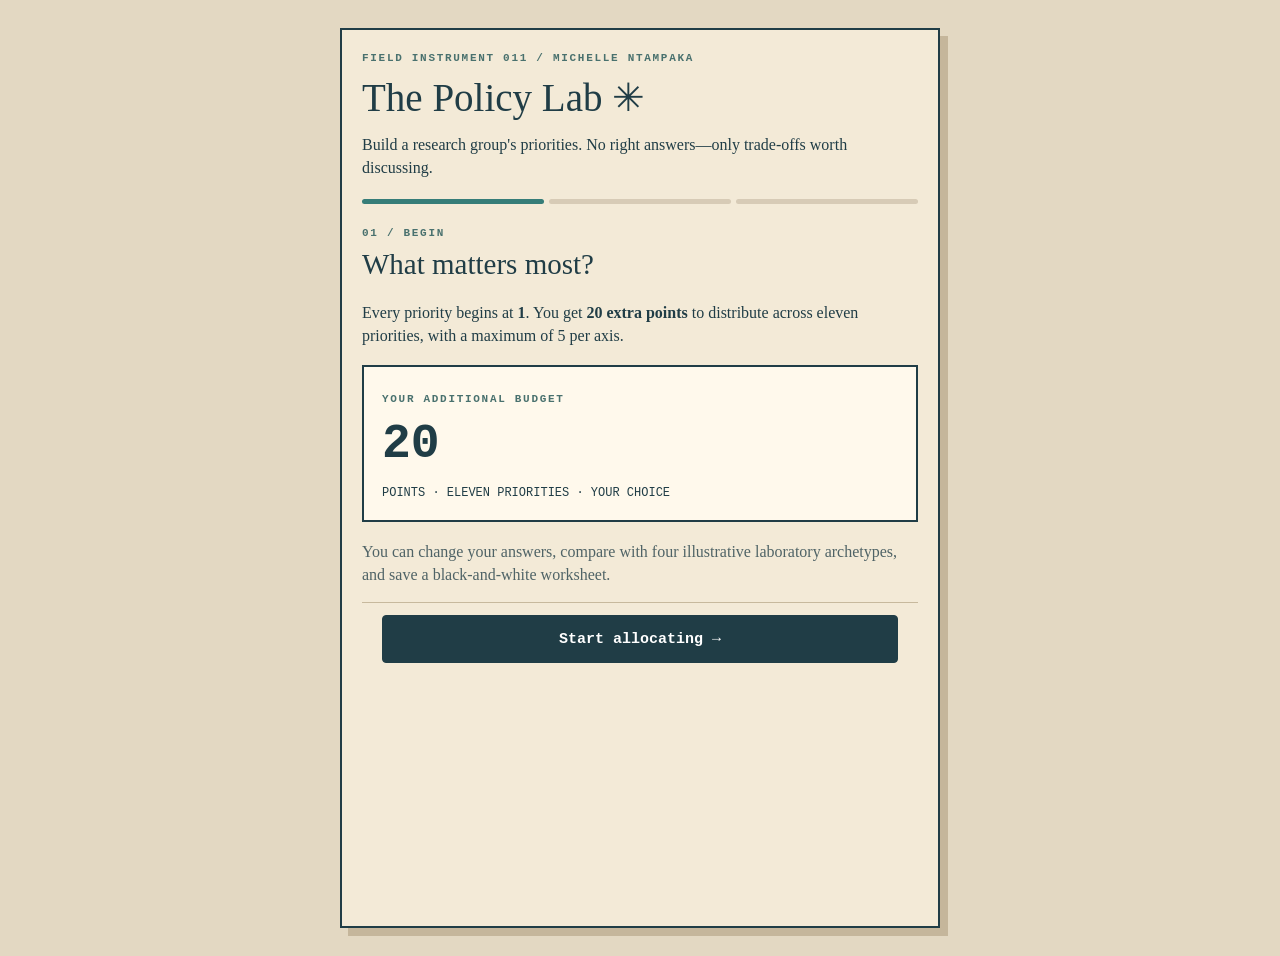
==== index.html @ 77c35d55 "policy lab" ====
<!doctype html><html lang="en"><head><meta charset="utf-8"><meta name="viewport" content="width=device-width,initial-scale=1"><meta name="theme-color" content="#203d46"><title>The Policy Lab · Michelle Ntampaka · Mobile</title><style>
:root{--paper:#f3ead7;--ink:#203d46;--teal:#367d78;--rust:#bd7650;--line:#c7b99d}*{box-sizing:border-box}html{scroll-behavior:smooth}body{margin:0;background:var(--paper);color:var(--ink);font:16px/1.45 Georgia,serif}button,select,.mono{font-family:ui-monospace,Menlo,Consolas,monospace}button,select{font-size:15px}button{cursor:pointer;min-height:48px;border:1px solid var(--ink);border-radius:4px;background:#fff9ec;color:var(--ink);padding:11px 16px}button:disabled{opacity:.4;cursor:not-allowed}.primary{background:var(--ink);color:white;font-weight:bold}.eyebrow{font:700 11px ui-monospace,monospace;letter-spacing:1.7px;color:#49716e;text-transform:uppercase}.shell{max-width:600px;margin:auto;min-height:100dvh}.top{padding:22px 20px 12px}.top h1{font-size:39px;font-weight:normal;margin:6px 0}.top p{margin:6px 0 0}.stepbar{display:flex;gap:5px;padding:8px 20px 15px}.stepbar span{height:5px;flex:1;background:#d7cbb6;border-radius:10px}.stepbar span.active{background:var(--teal)}.screen{padding:8px 20px 100px}.screen[hidden]{display:none!important}h2{font-weight:normal;font-size:29px;margin:4px 0 10px}.hint{color:#4f6366}.hero{border:2px solid var(--ink);background:#fff9ec;padding:18px;margin:18px 0}.hero strong{font:700 48px ui-monospace,monospace;display:block;margin:8px 0}.hero small{font:12px ui-monospace,monospace}.bottom{position:sticky;bottom:0;padding:12px 20px max(12px,env(safe-area-inset-bottom));background:#f3ead7f5;border-top:1px solid var(--line);display:flex;gap:10px;z-index:4}.bottom button{flex:1}.counter{position:sticky;top:0;z-index:3;background:var(--ink);color:#fff9ed;padding:12px 16px;display:flex;justify-content:space-between;align-items:center;font:12px ui-monospace,monospace;box-shadow:0 3px 0 #c7b99d}.counter strong{font-size:25px}.progress{height:7px;background:#d6c7af}.progress div{height:100%;background:var(--teal);width:0}.axis{border-bottom:1px solid var(--line);padding:16px 0}.axis-head{display:flex;justify-content:space-between;align-items:center;gap:10px;margin-bottom:12px}.axis-head label{font-weight:bold;font-size:17px}.axis-head output{font:700 21px ui-monospace,monospace}.control{display:flex;gap:12px;align-items:center}.control button{min-width:48px;padding:8px;font-size:24px;touch-action:manipulation}.control input{flex:1;min-width:0;accent-color:var(--teal);height:36px;touch-action:pan-y}.notice{font-size:14px;color:#536b69}.chart-wrap{background:#fff9ed;border:1px solid var(--line);padding:8px;margin:16px 0}svg#radar{display:block;width:100%;height:auto;overflow:visible}svg text{font:12px Arial,sans-serif;fill:var(--ink)}.legend{font:12px ui-monospace,monospace;margin:12px 0}.swatch{display:inline-block;width:15px;height:4px;background:var(--teal);margin-right:5px;vertical-align:middle}.swatch.ref{background:var(--rust)}select{width:100%;padding:13px;background:#fff9ec;border:1px solid var(--ink);min-height:48px}.report{border-left:5px solid var(--teal);padding:16px;background:#e4e8db;margin:16px 0}.report p{margin:10px 0}.action-stack{display:grid;gap:10px;margin-top:20px}.action-stack button{width:100%}.print-sheet{display:none}a{color:#205f66}button:focus-visible,input:focus-visible,select:focus-visible,a:focus-visible{outline:3px solid var(--rust);outline-offset:3px}@media(min-width:700px){body{background:#e3d8c2}.shell{margin:28px auto;background:var(--paper);border:2px solid var(--ink);box-shadow:8px 8px 0 #c5b69b}}@media(prefers-reduced-motion:reduce){html{scroll-behavior:auto}*{animation:none!important;transition:none!important}}
@media print{@page{size:letter;margin:.65in}body{background:white!important}.shell{display:none!important}.print-sheet{display:block!important;font-family:Georgia,serif;color:#111}.print-sheet h1{font-size:27pt;font-weight:normal;margin:0 0 5pt}.print-subtitle{font:italic 12pt Georgia,serif;margin:0 0 10pt}.print-sub{font:9pt ui-monospace,monospace;letter-spacing:1px;margin:0 0 12pt}.print-sheet svg{display:block;width:100%;max-width:6.3in;height:5.15in;margin:0 auto}.print-sheet table{width:100%;border-collapse:collapse;font:9pt ui-monospace,monospace;page-break-inside:avoid}.print-sheet td{padding:2pt 8pt;border-bottom:1px solid #ccc}.print-sheet td:last-child{text-align:right;font-weight:bold}.print-note{margin-top:12pt;border:2px solid #333;padding:12pt 14pt;page-break-inside:avoid}.print-note strong{display:block;font:bold 12pt Georgia,serif;margin-bottom:5pt}.print-note p{font:9pt Georgia,serif;margin:3pt 0}.print-note a{font:10pt ui-monospace,monospace;color:#111;text-decoration:underline;overflow-wrap:anywhere}.print-sheet *{-webkit-print-color-adjust:exact;print-color-adjust:exact}}
</style><link rel="icon" href="favicon.svg" type="image/svg+xml"><link rel="icon" href="favicon-32.png" sizes="32x32" type="image/png"><link rel="apple-touch-icon" href="apple-touch-icon.png"></head><body><main class="shell"><header class="top"><div class="eyebrow">FIELD INSTRUMENT 011 / MICHELLE NTAMPAKA</div><h1>The Policy Lab ✳</h1><p>Build a research group's priorities. No right answers—only trade-offs worth discussing.</p></header><div class="stepbar" aria-label="Three stages"><span id="bar0" class="active"></span><span id="bar1"></span><span id="bar2"></span></div>
<section class="screen" id="welcome"><div class="eyebrow">01 / BEGIN</div><h2>What matters most?</h2><p>Every priority begins at <b>1</b>. You get <b>20 extra points</b> to distribute across eleven priorities, with a maximum of 5 per axis.</p><div class="hero"><span class="eyebrow">YOUR ADDITIONAL BUDGET</span><strong>20</strong><small>POINTS · ELEVEN PRIORITIES · YOUR CHOICE</small></div><p class="hint">You can change your answers, compare with four illustrative laboratory archetypes, and save a black-and-white worksheet.</p><div class="bottom"><button class="primary" id="start">Start allocating →</button></div></section>
<section class="screen" id="allocate" hidden><div class="counter" aria-live="polite"><span>POINTS LEFT TO SPEND</span><strong id="remaining">20 / 20</strong></div><div class="progress" aria-hidden="true"><div id="progress-fill"></div></div><h2 style="margin-top:20px">Allocate your points</h2><p class="notice">Use the large + and − buttons, or move each slider. Points never move between priorities automatically.</p><div id="controls"></div><div class="bottom"><button id="reset">Reset</button><button class="primary" id="finish" disabled>View my diagram →</button></div></section>
<section class="screen" id="reflect" hidden><div class="eyebrow">03 / COMPARE & REFLECT</div><h2>My Research Priorities</h2><p class="hint">A good policy starts with knowing what you value.</p><div class="chart-wrap"><svg id="radar" viewBox="0 0 600 600" role="img" aria-label="Radar diagram of your eleven research priorities. Numeric values appear below."></svg></div><div class="legend"><span class="swatch"></span>Your priorities &nbsp; <span class="swatch ref"></span>Comparison</div><label for="compare" class="eyebrow">Compare with an archetype</label><select id="compare"><option value="none">No overlay</option><option value="leverage">High Leverage</option><option value="craft">Craftsmanship</option><option value="trust">Trustworthiness</option><option value="steward">Data Stewardship</option></select><p class="notice" id="archetype-description">Choose a laboratory archetype to overlay an illustrative comparison.</p><div class="report"><div class="eyebrow">YOUR LABORATORY REPORT</div><h2>No perfect policy. Just deliberate choices.</h2><p id="interpretation"></p><p>Which priorities were hardest to leave at 1? Would your students and collaborators distribute the points differently? What concrete AI practices would follow?</p><p><em>A good policy starts with knowing what you value.</em></p><p><a href="https://arxiv.org/abs/2607.20836" target="_blank" rel="noopener">Read the white paper ↗</a></p></div><div class="action-stack"><button id="print">Print diagram / Save as PDF</button><button id="download">Save diagram as PNG</button><button id="edit">← Edit my priorities</button></div><p class="notice">Archetype reference profiles are illustrative and not yet verified against the published paper.</p></section></main><section aria-label="Printable policy diagram" class="print-sheet" id="print-sheet"><div class="print-sub">THE POLICY LAB / RESEARCH PRIORITIES WORKSHEET</div><h1>My Research Priorities</h1><p class="print-subtitle">A good policy starts with knowing what you value.</p><div class="print-sub">ELEVEN PRIORITIES · 31 TOTAL POINTS · 1–5 PER AXIS</div><svg aria-label="Black and white radar diagram" id="print-radar" role="img" viewbox="0 0 600 600" xmlns="http://www.w3.org/2000/svg"></svg><div class="print-sub" id="print-comparison"></div><table id="print-values"><tbody></tbody></table><aside class="print-note"><strong>Explore the ideas behind this diagram</strong><p>Read <em>How to Craft the Right Language AI Policy for Your Research Group (Some Assembly Required)</em> to explore how research priorities shape AI policy.</p><p><a href="https://arxiv.org/abs/2607.20836">https://arxiv.org/abs/2607.20836</a></p></aside></section><script>
(()=>{'use strict';
const axes=[['Fair Research Culture','Fair|Research Culture'],['Meaningful Human Ownership','Meaningful|Human Ownership'],['Retained Human Expertise','Retained|Human|Expertise'],['Human Evaluation','Human|Evaluation'],['Transparency & Disclosure','Transparency|& Disclosure'],['Academic Integrity','Academic|Integrity'],['Security','Security'],['Privacy','Privacy'],['Data Integrity','Data|Integrity'],['Operational Efficiency','Operational|Efficiency'],['Thoughtful Resource Usage','Thoughtful|Resource|Usage']];
const archetypes={leverage:{name:'High Leverage',description:'Emphasizes efficiency and thoughtful resource usage.',values:[2,2,1,2,2,1,2,1,2,5,5]},craft:{name:'Craftsmanship',description:'Emphasizes researcher development, human ownership, and expertise.',values:[5,5,5,2,1,1,1,1,2,1,1]},trust:{name:'Trustworthiness',description:'Emphasizes evaluation, transparency, and academic integrity.',values:[2,2,2,5,5,5,1,1,1,1,1]},steward:{name:'Data Stewardship',description:'Emphasizes security, privacy, and data integrity.',values:[2,1,1,2,2,1,5,4,4,1,2]}};
const ns='http://www.w3.org/2000/svg',svg=document.getElementById('radar');let values=Array(11).fill(1);try{const saved=JSON.parse(localStorage.getItem('policy-lab-mobile-v1'));if(Array.isArray(saved)&&saved.length===11&&saved.every(v=>Number.isInteger(v)&&v>=1&&v<=5)&&saved.reduce((a,b)=>a+b,0)<=31)values=saved}catch(e){}
const remaining=()=>31-values.reduce((a,b)=>a+b,0);
function el(tag,attrs={},content){const n=document.createElementNS(ns,tag);Object.entries(attrs).forEach(([k,v])=>n.setAttribute(k,v));if(content!==undefined)n.textContent=content;return n}
function pts(arr){return arr.map((v,i)=>{const a=-Math.PI/2+i*2*Math.PI/11;return [300+178*v/5*Math.cos(a),300+178*v/5*Math.sin(a)]})}
function polygon(arr,attrs){return el('polygon',{points:pts(arr).map(p=>p.join(',')).join(' '),...attrs})}
function label(svg,x,y,anchor,s,print){const lines=s.split('|'),t=el('text',{x,y,'text-anchor':anchor,'font-family':'Arial, sans-serif','font-size':print?15:14,fill:print?'#111':'#203d46'});lines.forEach((line,j)=>t.append(el('tspan',{x,dy:j===0?-7*(lines.length-1):17},line)));svg.append(t)}
function draw(out,print=false){out.replaceChildren();for(let n=1;n<=5;n++)out.append(polygon(Array(11).fill(n),{fill:'none',stroke:print?'#aaa':'#8a9b98','stroke-width':n===5?1.5:1,opacity:print?1:n===5?.7:.35}));axes.forEach(([full,short],i)=>{const a=-Math.PI/2+i*2*Math.PI/11;out.append(el('line',{x1:300,y1:300,x2:300+178*Math.cos(a),y2:300+178*Math.sin(a),stroke:print?'#aaa':'#a6b4ac','stroke-width':1}));label(out,300+212*Math.cos(a),300+212*Math.sin(a),Math.cos(a)>.2?'start':Math.cos(a)<-.2?'end':'middle',short,print)});const selected=archetypes[document.getElementById('compare').value];if(print){out.append(polygon(values,{fill:'#999','fill-opacity':'.3',stroke:'#111','stroke-width':2.7}));if(selected)out.append(polygon(selected.values,{fill:'none',stroke:'#333','stroke-width':3,'stroke-dasharray':'8 5'}))}else{if(selected)out.append(polygon(selected.values,{fill:'#bd7650','fill-opacity':'.06',stroke:'#bd7650','stroke-width':3,'stroke-dasharray':'7 5'}));out.append(polygon(values,{fill:'#367d78','fill-opacity':'.24',stroke:'#276d69','stroke-width':3}))}pts(values).forEach(([cx,cy])=>out.append(el('circle',{cx,cy,r:3,fill:print?'#111':'#bd7650'})))}
function update(){const left=remaining();document.getElementById('remaining').textContent=left+' / 20';document.getElementById('progress-fill').style.width=((20-left)*5)+'%';document.getElementById('finish').disabled=left!==0;axes.forEach((_,i)=>{document.getElementById('v'+i).textContent=values[i]+' / 5';document.getElementById('s'+i).value=values[i];document.getElementById('minus'+i).disabled=values[i]<=1;document.getElementById('plus'+i).disabled=values[i]>=5||left===0});try{localStorage.setItem('policy-lab-mobile-v1',JSON.stringify(values))}catch(e){}}
function setValue(i,v){const allowed=Math.min(5,values[i]+remaining());values[i]=Math.max(1,Math.min(allowed,Number(v)));update()}
const controls=document.getElementById('controls');axes.forEach(([name],i)=>{const row=document.createElement('div');row.className='axis';const head=document.createElement('div');head.className='axis-head';const lab=document.createElement('label');lab.htmlFor='s'+i;lab.textContent=name;const output=document.createElement('output');output.id='v'+i;head.append(lab,output);const c=document.createElement('div');c.className='control';const minus=document.createElement('button');minus.id='minus'+i;minus.type='button';minus.textContent='−';minus.setAttribute('aria-label','Remove point from '+name);minus.onclick=()=>setValue(i,values[i]-1);const slider=document.createElement('input');slider.type='range';slider.id='s'+i;slider.min=1;slider.max=5;slider.step=1;slider.value=values[i];slider.setAttribute('aria-label',name);slider.oninput=()=>setValue(i,slider.value);const plus=document.createElement('button');plus.id='plus'+i;plus.type='button';plus.textContent='+';plus.setAttribute('aria-label','Add point to '+name);plus.onclick=()=>setValue(i,values[i]+1);c.append(minus,slider,plus);row.append(head,c);controls.append(row)});
function screen(name){['welcome','allocate','reflect'].forEach(id=>document.getElementById(id).hidden=id!==name);['bar0','bar1','bar2'].forEach((id,i)=>document.getElementById(id).classList.toggle('active',i<=['welcome','allocate','reflect'].indexOf(name)));window.scrollTo({top:0,behavior:'instant'})}
function results(){const ranking=Object.values(archetypes).map(a=>({name:a.name,d:Math.sqrt(a.values.reduce((s,v,i)=>s+(v-values[i])**2,0))})).sort((a,b)=>a.d-b.d);document.getElementById('interpretation').textContent='Your allocation is numerically closest to the illustrative '+ranking[0].name+' archetype, followed by '+ranking[1].name+'. This is a comparison, not a score or a recommendation.';draw(svg);screen('reflect')}
function drawPrint(){const out=document.getElementById('print-radar');draw(out,true);const choice=archetypes[document.getElementById('compare').value];document.getElementById('print-comparison').textContent=choice?'Solid gray shading: my priorities. Dashed outline: '+choice.name+' (illustrative reference)':'Solid gray shading: my priorities';const tbody=document.querySelector('#print-values tbody');tbody.replaceChildren();axes.forEach(([name],i)=>{const tr=document.createElement('tr');[name,values[i]+' / 5'].forEach(x=>{const td=document.createElement('td');td.textContent=x;tr.append(td)});tbody.append(tr)})}
document.getElementById('start').onclick=()=>screen('allocate');document.getElementById('edit').onclick=()=>screen('allocate');document.getElementById('finish').onclick=()=>{if(remaining()===0)results()};document.getElementById('reset').onclick=()=>{values=Array(11).fill(1);update()};document.getElementById('compare').onchange=e=>{const a=archetypes[e.target.value];document.getElementById('archetype-description').textContent=a?a.description:'Choose a laboratory archetype to overlay an illustrative comparison.';draw(svg)};document.getElementById('print').onclick=()=>{drawPrint();window.print()};window.addEventListener('beforeprint',drawPrint);
document.getElementById('download').onclick=()=>{const clone=svg.cloneNode(true);clone.setAttribute('xmlns',ns);clone.setAttribute('width','1200');clone.setAttribute('height','1200');const bg=el('rect',{width:600,height:600,fill:'#fff9ed'});clone.insertBefore(bg,clone.firstChild);const data=new XMLSerializer().serializeToString(clone),blob=new Blob([data],{type:'image/svg+xml'}),url=URL.createObjectURL(blob),img=new Image();img.onload=()=>{const canvas=document.createElement('canvas');canvas.width=1200;canvas.height=1200;const ctx=canvas.getContext('2d');ctx.drawImage(img,0,0,1200,1200);URL.revokeObjectURL(url);canvas.toBlob(b=>{if(!b)return;const a=document.createElement('a'),u=URL.createObjectURL(b);a.href=u;a.download='my-research-priorities.png';a.click();setTimeout(()=>URL.revokeObjectURL(u),1000)},'image/png')};img.src=url};update();
})();</script></body></html>
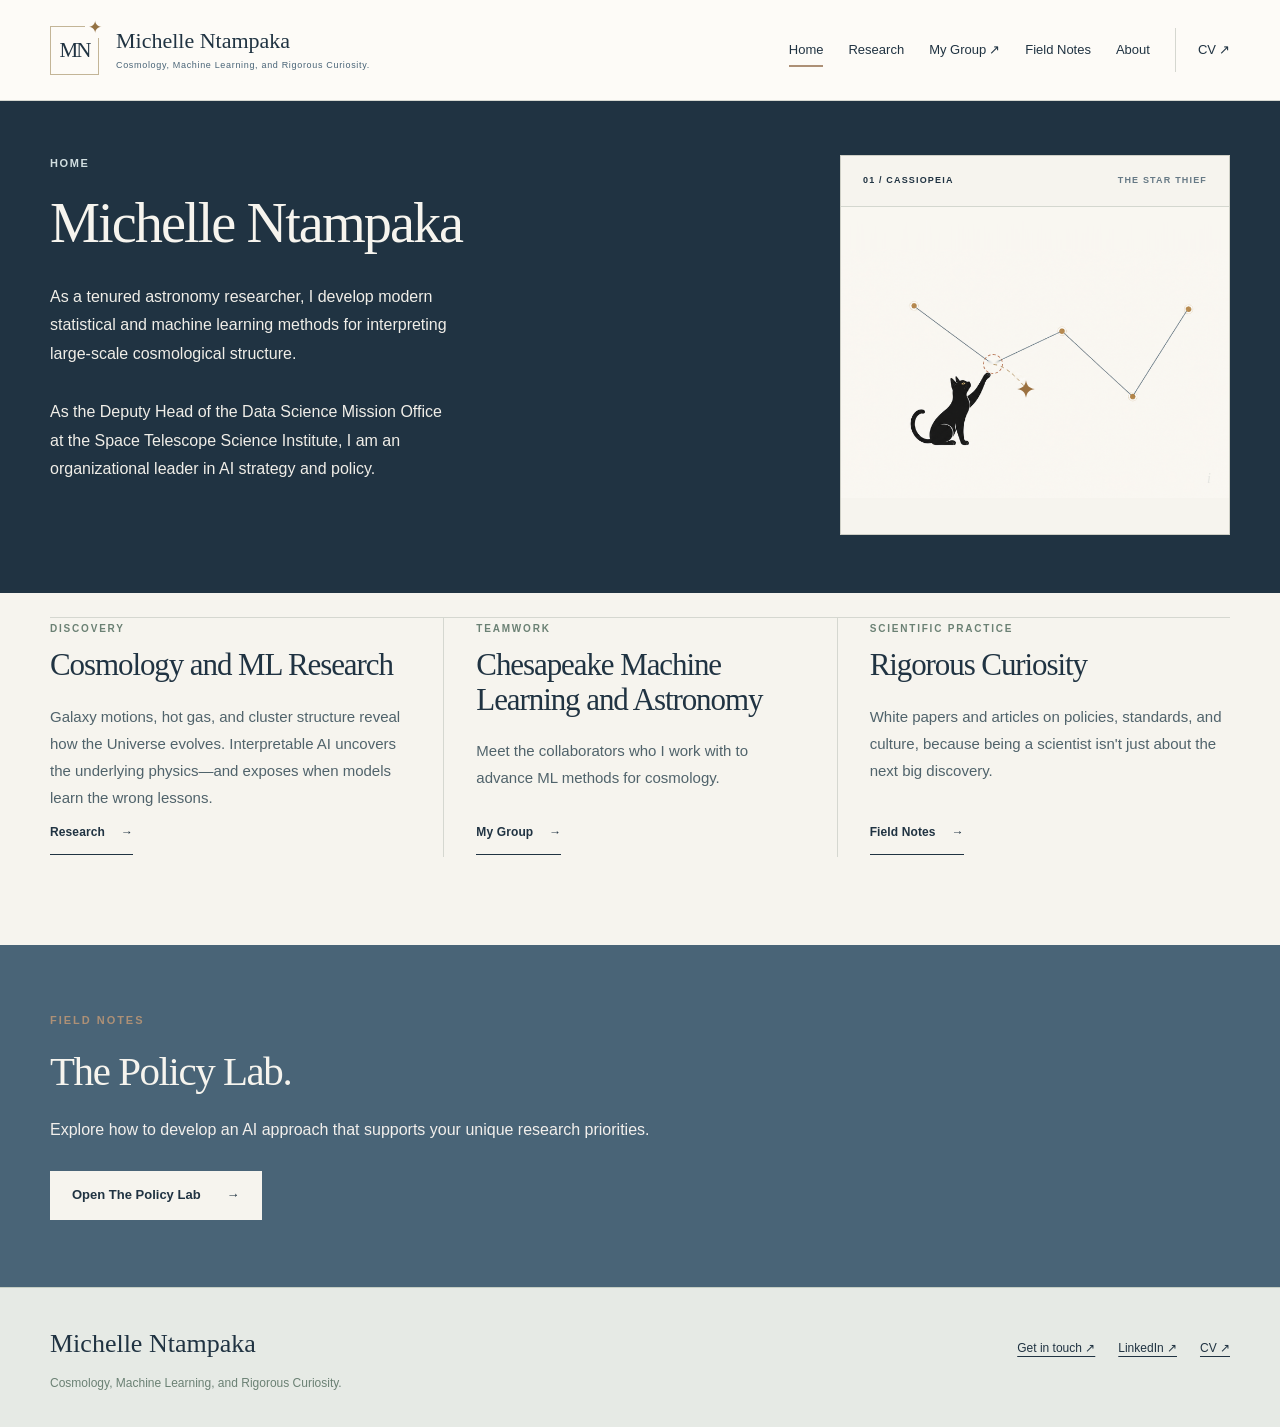
==== commit f896766a: "full professional website" ====
--- a/index.html
+++ b/index.html
@@ -1,26 +1,164 @@
-<!doctype html><html lang="en"><head><meta charset="utf-8"><meta name="viewport" content="width=device-width,initial-scale=1"><meta name="theme-color" content="#203d46"><title>The Policy Lab · Michelle Ntampaka · Mobile</title><style>
-:root{--paper:#f3ead7;--ink:#203d46;--teal:#367d78;--rust:#bd7650;--line:#c7b99d}*{box-sizing:border-box}html{scroll-behavior:smooth}body{margin:0;background:var(--paper);color:var(--ink);font:16px/1.45 Georgia,serif}button,select,.mono{font-family:ui-monospace,Menlo,Consolas,monospace}button,select{font-size:15px}button{cursor:pointer;min-height:48px;border:1px solid var(--ink);border-radius:4px;background:#fff9ec;color:var(--ink);padding:11px 16px}button:disabled{opacity:.4;cursor:not-allowed}.primary{background:var(--ink);color:white;font-weight:bold}.eyebrow{font:700 11px ui-monospace,monospace;letter-spacing:1.7px;color:#49716e;text-transform:uppercase}.shell{max-width:600px;margin:auto;min-height:100dvh}.top{padding:22px 20px 12px}.top h1{font-size:39px;font-weight:normal;margin:6px 0}.top p{margin:6px 0 0}.stepbar{display:flex;gap:5px;padding:8px 20px 15px}.stepbar span{height:5px;flex:1;background:#d7cbb6;border-radius:10px}.stepbar span.active{background:var(--teal)}.screen{padding:8px 20px 100px}.screen[hidden]{display:none!important}h2{font-weight:normal;font-size:29px;margin:4px 0 10px}.hint{color:#4f6366}.hero{border:2px solid var(--ink);background:#fff9ec;padding:18px;margin:18px 0}.hero strong{font:700 48px ui-monospace,monospace;display:block;margin:8px 0}.hero small{font:12px ui-monospace,monospace}.bottom{position:sticky;bottom:0;padding:12px 20px max(12px,env(safe-area-inset-bottom));background:#f3ead7f5;border-top:1px solid var(--line);display:flex;gap:10px;z-index:4}.bottom button{flex:1}.counter{position:sticky;top:0;z-index:3;background:var(--ink);color:#fff9ed;padding:12px 16px;display:flex;justify-content:space-between;align-items:center;font:12px ui-monospace,monospace;box-shadow:0 3px 0 #c7b99d}.counter strong{font-size:25px}.progress{height:7px;background:#d6c7af}.progress div{height:100%;background:var(--teal);width:0}.axis{border-bottom:1px solid var(--line);padding:16px 0}.axis-head{display:flex;justify-content:space-between;align-items:center;gap:10px;margin-bottom:12px}.axis-head label{font-weight:bold;font-size:17px}.axis-head output{font:700 21px ui-monospace,monospace}.control{display:flex;gap:12px;align-items:center}.control button{min-width:48px;padding:8px;font-size:24px;touch-action:manipulation}.control input{flex:1;min-width:0;accent-color:var(--teal);height:36px;touch-action:pan-y}.notice{font-size:14px;color:#536b69}.chart-wrap{background:#fff9ed;border:1px solid var(--line);padding:8px;margin:16px 0}svg#radar{display:block;width:100%;height:auto;overflow:visible}svg text{font:12px Arial,sans-serif;fill:var(--ink)}.legend{font:12px ui-monospace,monospace;margin:12px 0}.swatch{display:inline-block;width:15px;height:4px;background:var(--teal);margin-right:5px;vertical-align:middle}.swatch.ref{background:var(--rust)}select{width:100%;padding:13px;background:#fff9ec;border:1px solid var(--ink);min-height:48px}.report{border-left:5px solid var(--teal);padding:16px;background:#e4e8db;margin:16px 0}.report p{margin:10px 0}.action-stack{display:grid;gap:10px;margin-top:20px}.action-stack button{width:100%}.print-sheet{display:none}a{color:#205f66}button:focus-visible,input:focus-visible,select:focus-visible,a:focus-visible{outline:3px solid var(--rust);outline-offset:3px}@media(min-width:700px){body{background:#e3d8c2}.shell{margin:28px auto;background:var(--paper);border:2px solid var(--ink);box-shadow:8px 8px 0 #c5b69b}}@media(prefers-reduced-motion:reduce){html{scroll-behavior:auto}*{animation:none!important;transition:none!important}}
-@media print{@page{size:letter;margin:.65in}body{background:white!important}.shell{display:none!important}.print-sheet{display:block!important;font-family:Georgia,serif;color:#111}.print-sheet h1{font-size:27pt;font-weight:normal;margin:0 0 5pt}.print-subtitle{font:italic 12pt Georgia,serif;margin:0 0 10pt}.print-sub{font:9pt ui-monospace,monospace;letter-spacing:1px;margin:0 0 12pt}.print-sheet svg{display:block;width:100%;max-width:6.3in;height:5.15in;margin:0 auto}.print-sheet table{width:100%;border-collapse:collapse;font:9pt ui-monospace,monospace;page-break-inside:avoid}.print-sheet td{padding:2pt 8pt;border-bottom:1px solid #ccc}.print-sheet td:last-child{text-align:right;font-weight:bold}.print-note{margin-top:12pt;border:2px solid #333;padding:12pt 14pt;page-break-inside:avoid}.print-note strong{display:block;font:bold 12pt Georgia,serif;margin-bottom:5pt}.print-note p{font:9pt Georgia,serif;margin:3pt 0}.print-note a{font:10pt ui-monospace,monospace;color:#111;text-decoration:underline;overflow-wrap:anywhere}.print-sheet *{-webkit-print-color-adjust:exact;print-color-adjust:exact}}
-</style><link rel="icon" href="favicon.svg" type="image/svg+xml"><link rel="icon" href="favicon-32.png" sizes="32x32" type="image/png"><link rel="apple-touch-icon" href="apple-touch-icon.png"></head><body><main class="shell"><header class="top"><div class="eyebrow">FIELD INSTRUMENT 011 / MICHELLE NTAMPAKA</div><h1>The Policy Lab ✳</h1><p>Build a research group's priorities. No right answers—only trade-offs worth discussing.</p></header><div class="stepbar" aria-label="Three stages"><span id="bar0" class="active"></span><span id="bar1"></span><span id="bar2"></span></div>
-<section class="screen" id="welcome"><div class="eyebrow">01 / BEGIN</div><h2>What matters most?</h2><p>Every priority begins at <b>1</b>. You get <b>20 extra points</b> to distribute across eleven priorities, with a maximum of 5 per axis.</p><div class="hero"><span class="eyebrow">YOUR ADDITIONAL BUDGET</span><strong>20</strong><small>POINTS · ELEVEN PRIORITIES · YOUR CHOICE</small></div><p class="hint">You can change your answers, compare with four illustrative laboratory archetypes, and save a black-and-white worksheet.</p><div class="bottom"><button class="primary" id="start">Start allocating →</button></div></section>
-<section class="screen" id="allocate" hidden><div class="counter" aria-live="polite"><span>POINTS LEFT TO SPEND</span><strong id="remaining">20 / 20</strong></div><div class="progress" aria-hidden="true"><div id="progress-fill"></div></div><h2 style="margin-top:20px">Allocate your points</h2><p class="notice">Use the large + and − buttons, or move each slider. Points never move between priorities automatically.</p><div id="controls"></div><div class="bottom"><button id="reset">Reset</button><button class="primary" id="finish" disabled>View my diagram →</button></div></section>
-<section class="screen" id="reflect" hidden><div class="eyebrow">03 / COMPARE & REFLECT</div><h2>My Research Priorities</h2><p class="hint">A good policy starts with knowing what you value.</p><div class="chart-wrap"><svg id="radar" viewBox="0 0 600 600" role="img" aria-label="Radar diagram of your eleven research priorities. Numeric values appear below."></svg></div><div class="legend"><span class="swatch"></span>Your priorities &nbsp; <span class="swatch ref"></span>Comparison</div><label for="compare" class="eyebrow">Compare with an archetype</label><select id="compare"><option value="none">No overlay</option><option value="leverage">High Leverage</option><option value="craft">Craftsmanship</option><option value="trust">Trustworthiness</option><option value="steward">Data Stewardship</option></select><p class="notice" id="archetype-description">Choose a laboratory archetype to overlay an illustrative comparison.</p><div class="report"><div class="eyebrow">YOUR LABORATORY REPORT</div><h2>No perfect policy. Just deliberate choices.</h2><p id="interpretation"></p><p>Which priorities were hardest to leave at 1? Would your students and collaborators distribute the points differently? What concrete AI practices would follow?</p><p><em>A good policy starts with knowing what you value.</em></p><p><a href="https://arxiv.org/abs/2607.20836" target="_blank" rel="noopener">Read the white paper ↗</a></p></div><div class="action-stack"><button id="print">Print diagram / Save as PDF</button><button id="download">Save diagram as PNG</button><button id="edit">← Edit my priorities</button></div><p class="notice">Archetype reference profiles are illustrative and not yet verified against the published paper.</p></section></main><section aria-label="Printable policy diagram" class="print-sheet" id="print-sheet"><div class="print-sub">THE POLICY LAB / RESEARCH PRIORITIES WORKSHEET</div><h1>My Research Priorities</h1><p class="print-subtitle">A good policy starts with knowing what you value.</p><div class="print-sub">ELEVEN PRIORITIES · 31 TOTAL POINTS · 1–5 PER AXIS</div><svg aria-label="Black and white radar diagram" id="print-radar" role="img" viewbox="0 0 600 600" xmlns="http://www.w3.org/2000/svg"></svg><div class="print-sub" id="print-comparison"></div><table id="print-values"><tbody></tbody></table><aside class="print-note"><strong>Explore the ideas behind this diagram</strong><p>Read <em>How to Craft the Right Language AI Policy for Your Research Group (Some Assembly Required)</em> to explore how research priorities shape AI policy.</p><p><a href="https://arxiv.org/abs/2607.20836">https://arxiv.org/abs/2607.20836</a></p></aside></section><script>
-(()=>{'use strict';
-const axes=[['Fair Research Culture','Fair|Research Culture'],['Meaningful Human Ownership','Meaningful|Human Ownership'],['Retained Human Expertise','Retained|Human|Expertise'],['Human Evaluation','Human|Evaluation'],['Transparency & Disclosure','Transparency|& Disclosure'],['Academic Integrity','Academic|Integrity'],['Security','Security'],['Privacy','Privacy'],['Data Integrity','Data|Integrity'],['Operational Efficiency','Operational|Efficiency'],['Thoughtful Resource Usage','Thoughtful|Resource|Usage']];
-const archetypes={leverage:{name:'High Leverage',description:'Emphasizes efficiency and thoughtful resource usage.',values:[2,2,1,2,2,1,2,1,2,5,5]},craft:{name:'Craftsmanship',description:'Emphasizes researcher development, human ownership, and expertise.',values:[5,5,5,2,1,1,1,1,2,1,1]},trust:{name:'Trustworthiness',description:'Emphasizes evaluation, transparency, and academic integrity.',values:[2,2,2,5,5,5,1,1,1,1,1]},steward:{name:'Data Stewardship',description:'Emphasizes security, privacy, and data integrity.',values:[2,1,1,2,2,1,5,4,4,1,2]}};
-const ns='http://www.w3.org/2000/svg',svg=document.getElementById('radar');let values=Array(11).fill(1);try{const saved=JSON.parse(localStorage.getItem('policy-lab-mobile-v1'));if(Array.isArray(saved)&&saved.length===11&&saved.every(v=>Number.isInteger(v)&&v>=1&&v<=5)&&saved.reduce((a,b)=>a+b,0)<=31)values=saved}catch(e){}
-const remaining=()=>31-values.reduce((a,b)=>a+b,0);
-function el(tag,attrs={},content){const n=document.createElementNS(ns,tag);Object.entries(attrs).forEach(([k,v])=>n.setAttribute(k,v));if(content!==undefined)n.textContent=content;return n}
-function pts(arr){return arr.map((v,i)=>{const a=-Math.PI/2+i*2*Math.PI/11;return [300+178*v/5*Math.cos(a),300+178*v/5*Math.sin(a)]})}
-function polygon(arr,attrs){return el('polygon',{points:pts(arr).map(p=>p.join(',')).join(' '),...attrs})}
-function label(svg,x,y,anchor,s,print){const lines=s.split('|'),t=el('text',{x,y,'text-anchor':anchor,'font-family':'Arial, sans-serif','font-size':print?15:14,fill:print?'#111':'#203d46'});lines.forEach((line,j)=>t.append(el('tspan',{x,dy:j===0?-7*(lines.length-1):17},line)));svg.append(t)}
-function draw(out,print=false){out.replaceChildren();for(let n=1;n<=5;n++)out.append(polygon(Array(11).fill(n),{fill:'none',stroke:print?'#aaa':'#8a9b98','stroke-width':n===5?1.5:1,opacity:print?1:n===5?.7:.35}));axes.forEach(([full,short],i)=>{const a=-Math.PI/2+i*2*Math.PI/11;out.append(el('line',{x1:300,y1:300,x2:300+178*Math.cos(a),y2:300+178*Math.sin(a),stroke:print?'#aaa':'#a6b4ac','stroke-width':1}));label(out,300+212*Math.cos(a),300+212*Math.sin(a),Math.cos(a)>.2?'start':Math.cos(a)<-.2?'end':'middle',short,print)});const selected=archetypes[document.getElementById('compare').value];if(print){out.append(polygon(values,{fill:'#999','fill-opacity':'.3',stroke:'#111','stroke-width':2.7}));if(selected)out.append(polygon(selected.values,{fill:'none',stroke:'#333','stroke-width':3,'stroke-dasharray':'8 5'}))}else{if(selected)out.append(polygon(selected.values,{fill:'#bd7650','fill-opacity':'.06',stroke:'#bd7650','stroke-width':3,'stroke-dasharray':'7 5'}));out.append(polygon(values,{fill:'#367d78','fill-opacity':'.24',stroke:'#276d69','stroke-width':3}))}pts(values).forEach(([cx,cy])=>out.append(el('circle',{cx,cy,r:3,fill:print?'#111':'#bd7650'})))}
-function update(){const left=remaining();document.getElementById('remaining').textContent=left+' / 20';document.getElementById('progress-fill').style.width=((20-left)*5)+'%';document.getElementById('finish').disabled=left!==0;axes.forEach((_,i)=>{document.getElementById('v'+i).textContent=values[i]+' / 5';document.getElementById('s'+i).value=values[i];document.getElementById('minus'+i).disabled=values[i]<=1;document.getElementById('plus'+i).disabled=values[i]>=5||left===0});try{localStorage.setItem('policy-lab-mobile-v1',JSON.stringify(values))}catch(e){}}
-function setValue(i,v){const allowed=Math.min(5,values[i]+remaining());values[i]=Math.max(1,Math.min(allowed,Number(v)));update()}
-const controls=document.getElementById('controls');axes.forEach(([name],i)=>{const row=document.createElement('div');row.className='axis';const head=document.createElement('div');head.className='axis-head';const lab=document.createElement('label');lab.htmlFor='s'+i;lab.textContent=name;const output=document.createElement('output');output.id='v'+i;head.append(lab,output);const c=document.createElement('div');c.className='control';const minus=document.createElement('button');minus.id='minus'+i;minus.type='button';minus.textContent='−';minus.setAttribute('aria-label','Remove point from '+name);minus.onclick=()=>setValue(i,values[i]-1);const slider=document.createElement('input');slider.type='range';slider.id='s'+i;slider.min=1;slider.max=5;slider.step=1;slider.value=values[i];slider.setAttribute('aria-label',name);slider.oninput=()=>setValue(i,slider.value);const plus=document.createElement('button');plus.id='plus'+i;plus.type='button';plus.textContent='+';plus.setAttribute('aria-label','Add point to '+name);plus.onclick=()=>setValue(i,values[i]+1);c.append(minus,slider,plus);row.append(head,c);controls.append(row)});
-function screen(name){['welcome','allocate','reflect'].forEach(id=>document.getElementById(id).hidden=id!==name);['bar0','bar1','bar2'].forEach((id,i)=>document.getElementById(id).classList.toggle('active',i<=['welcome','allocate','reflect'].indexOf(name)));window.scrollTo({top:0,behavior:'instant'})}
-function results(){const ranking=Object.values(archetypes).map(a=>({name:a.name,d:Math.sqrt(a.values.reduce((s,v,i)=>s+(v-values[i])**2,0))})).sort((a,b)=>a.d-b.d);document.getElementById('interpretation').textContent='Your allocation is numerically closest to the illustrative '+ranking[0].name+' archetype, followed by '+ranking[1].name+'. This is a comparison, not a score or a recommendation.';draw(svg);screen('reflect')}
-function drawPrint(){const out=document.getElementById('print-radar');draw(out,true);const choice=archetypes[document.getElementById('compare').value];document.getElementById('print-comparison').textContent=choice?'Solid gray shading: my priorities. Dashed outline: '+choice.name+' (illustrative reference)':'Solid gray shading: my priorities';const tbody=document.querySelector('#print-values tbody');tbody.replaceChildren();axes.forEach(([name],i)=>{const tr=document.createElement('tr');[name,values[i]+' / 5'].forEach(x=>{const td=document.createElement('td');td.textContent=x;tr.append(td)});tbody.append(tr)})}
-document.getElementById('start').onclick=()=>screen('allocate');document.getElementById('edit').onclick=()=>screen('allocate');document.getElementById('finish').onclick=()=>{if(remaining()===0)results()};document.getElementById('reset').onclick=()=>{values=Array(11).fill(1);update()};document.getElementById('compare').onchange=e=>{const a=archetypes[e.target.value];document.getElementById('archetype-description').textContent=a?a.description:'Choose a laboratory archetype to overlay an illustrative comparison.';draw(svg)};document.getElementById('print').onclick=()=>{drawPrint();window.print()};window.addEventListener('beforeprint',drawPrint);
-document.getElementById('download').onclick=()=>{const clone=svg.cloneNode(true);clone.setAttribute('xmlns',ns);clone.setAttribute('width','1200');clone.setAttribute('height','1200');const bg=el('rect',{width:600,height:600,fill:'#fff9ed'});clone.insertBefore(bg,clone.firstChild);const data=new XMLSerializer().serializeToString(clone),blob=new Blob([data],{type:'image/svg+xml'}),url=URL.createObjectURL(blob),img=new Image();img.onload=()=>{const canvas=document.createElement('canvas');canvas.width=1200;canvas.height=1200;const ctx=canvas.getContext('2d');ctx.drawImage(img,0,0,1200,1200);URL.revokeObjectURL(url);canvas.toBlob(b=>{if(!b)return;const a=document.createElement('a'),u=URL.createObjectURL(b);a.href=u;a.download='my-research-priorities.png';a.click();setTimeout(()=>URL.revokeObjectURL(u),1000)},'image/png')};img.src=url};update();
-})();</script></body></html>+<!DOCTYPE html>
+<html lang="en">
+  <head>
+    <meta charset="utf-8"/>
+    <meta content="width=device-width, initial-scale=1" name="viewport"/>
+    <title>Cosmology, Machine Learning, and Rigorous Curiosity | Michelle Ntampaka</title>
+    <meta content="Michelle Ntampaka: cosmology, trustworthy machine learning, scientific leadership, and a few well-hidden easter eggs." name="description"/>
+    <meta content="#203342" name="theme-color"/>
+    <link href="favicon.svg" rel="icon" type="image/svg+xml"/>
+    <link href="favicon-32.png" rel="icon" sizes="32x32"/>
+    <link href="apple-touch-icon.png" rel="apple-touch-icon"/>
+    <link href="assets/site.css" rel="stylesheet"/>
+    <link href="assets/arcade.css" rel="stylesheet"/>
+    <link href="assets/build4.css" rel="stylesheet"/>
+    <link href="assets/build5.css" rel="stylesheet"/>
+    <link href="assets/build6-arcade.css" rel="stylesheet"/>
+    <link href="assets/build7.css" rel="stylesheet"/>
+    <link href="assets/build8.css" rel="stylesheet"/>
+    <link href="assets/build9.css" rel="stylesheet"/>
+    <link href="assets/build10.css" rel="stylesheet"/>
+    <link href="assets/build11.css" rel="stylesheet"/>
+    <link href="assets/build12.css" rel="stylesheet"/>
+  </head>
+  <body class="page-index">
+    <a class="skip" href="#main-content">Skip to main content</a>
+    <header class="site-header">
+      <div class="container header-inner">
+        <a class="brand" href="index.html"><span aria-hidden="true" class="brand-mark">MN<span class="brand-spark">✦</span></span><span>Michelle Ntampaka<small>Cosmology, Machine Learning, and Rigorous Curiosity.</small></span></a>
+        <button aria-controls="primary-nav" aria-expanded="false" class="menu-toggle" type="button">Menu <span aria-hidden="true">+</span></button>
+        <nav aria-label="Main navigation" id="primary-nav">
+          <a aria-current="page" href="index.html">Home</a><a href="research.html">Research</a><a href="https://chesapeakemlastro.github.io/">My Group <span aria-hidden="true">↗</span></a><a href="field-notes.html">Field Notes</a><a href="about.html">About</a><a class="cv-link" href="CV.pdf">CV <span aria-hidden="true">↗</span></a>
+        </nav>
+      </div>
+    </header>
+    <main id="main-content">
+
+      <!-- HOME HERO / INTRODUCTION -->
+      <section class="home-hero">
+        <div class="container hero-grid">
+          <div class="hero-copy">
+            <div class="home-identification">
+              <p class="eyebrow hero-eyebrow">HOME</p>
+              <h1>Michelle Ntampaka</h1>
+              <p>As a tenured astronomy researcher, I develop modern statistical and machine learning methods for interpreting large-scale cosmological structure. <br> <br> As the Deputy Head of the Data Science Mission Office at the Space Telescope Science Institute, I am an organizational leader in AI strategy and policy.</p>
+            </div>
+          </div>
+          <div class="sky-card cass-card">
+            <div class="plate-label">
+              <span>01 / CASSIOPEIA</span><span>THE STAR THIEF</span>
+            </div>
+            <div class="sky-stage image-stage hover-plate" data-tooltip="Drag the wandering star home." id="cass-stage" tabindex="0">
+              <svg aria-hidden="true" class="cass-guide" preserveaspectratio="none" viewbox="0 0 100 100">
+                <path d="M39.3 54.1 Q43 54.5 47.8 62.6" fill="none" stroke="#ac8b59" stroke-dasharray="1 1" stroke-width=".25"></path>
+              </svg>
+              <img alt="Cassiopeia illustration with a black cat pawing at the missing star while the wandering star has bounced away." src="assets/cassiopeia-star-thief.png"/>
+              <button aria-label="Empty place in Cassiopeia. Place the wandering star here." class="star-home" id="star-home" style="left:39.3%;top:54.1%" type="button"><span></span></button>
+              <button aria-label="Pick up the wandering star. Then select its empty place in Cassiopeia." aria-pressed="false" class="loose-star" id="loose-star" style="left:47.8%;top:62.6%" type="button">
+              <svg aria-hidden="true" viewbox="0 0 40 40">
+                <path d="M20 2 23 15 35 6 27 18 39 20 27 23 35 35 23 27 20 39 17 27 5 35 13 23 1 20 13 17 5 5 17 13Z"></path>
+              </svg>
+              </button>
+              <button aria-label="Description of Cassiopeia illustration" class="plate-info" type="button">i</button>
+            </div>
+            <div aria-hidden="true" class="sky-caption"></div>
+            <span aria-live="polite" class="sr-only" id="star-feedback"></span>
+          </div>
+        </div>
+      </section>
+
+      <!-- HOME FEATURE CARDS -->
+      <section class="container chapters">
+        <article>
+          <p class="eyebrow">DISCOVERY</p>
+          <h3>Cosmology and ML Research</h3>
+          <p>Galaxy motions, hot gas, and cluster structure reveal how the Universe evolves. Interpretable AI uncovers the underlying physics—and exposes when models learn the wrong lessons.</p>
+          <a class="text-link" href="research.html#results">Research <span>→</span></a>
+        </article>
+        <article>
+          <p class="eyebrow">TEAMWORK</p>
+          <h3>Chesapeake Machine Learning and Astronomy</h3>
+          <p>Meet the collaborators who I work with to advance ML methods for cosmology.</p>
+          <a class="text-link" href="research.html#results">My Group <span>→</span></a>
+        </article>
+        <article>
+          <p class="eyebrow">SCIENTIFIC PRACTICE</p>
+          <h3>Rigorous Curiosity</h3>
+          <p>White papers and articles on policies, standards, and culture, because being a scientist isn't just about the next big discovery.</p>
+          <a class="text-link" href="field-notes.html">Field Notes <span>→</span></a>
+        </article>
+      </section>
+
+      <!-- FIELD NOTES INVITATION -->
+      <section class="closing-band">
+        <div class="container">
+          <p class="eyebrow">FIELD NOTES</p>
+          <h2>The Policy Lab.</h2>
+          <p>Explore how to develop an AI approach that supports your unique research priorities.</p>
+          <a class="button light" href="policy-lab-mobile.html">Open The Policy Lab <span>→</span></a>
+        </div>
+      </section>
+    </main>
+    <footer class="site-footer">
+      <div class="container footer-main">
+        <div>
+          <a class="footer-name" href="index.html">Michelle Ntampaka</a>
+          <p>Cosmology, Machine Learning, and Rigorous Curiosity.</p>
+        </div>
+        <div class="footer-contact">
+          <a href="mailto:mntampaka@stsci.edu">Get in touch ↗</a><a href="https://www.linkedin.com/in/michelle-ntampaka-8872b0121/">LinkedIn ↗</a><a href="CV.pdf">CV ↗</a>
+        </div>
+      </div>
+    </footer>
+    <div class="arcade-overlay" hidden="" id="arcade-overlay">
+
+      <!-- PAGE SECTION -->
+      <section aria-labelledby="arcade-title" aria-modal="true" class="arcade-cabinet" role="dialog">
+        <div class="arcade-head">
+          <div>
+            <span class="arcade-eyebrow">FIELD STATION · SECRET ARCADE / 001</span>
+            <h2 id="arcade-title">OUT OF DISTRIBUTION PONG</h2>
+            <p>Train on one universe.&nbsp; Test on the next.</p>
+          </div>
+          <button aria-label="Close game" class="arcade-close" id="arcade-close" type="button">✕</button>
+        </div>
+        <p class="arcade-lesson"><strong>WHAT YOU ARE LEARNING</strong> · A model trained under one set of physical rules can fail when those rules change.&nbsp; Watch the field, notice the new forces, and adapt your predictions.</p>
+        <div class="arcade-stats">
+          <span>HITS <strong id="arcade-score">00</strong></span><span>LIVES <strong id="arcade-lives">●●●</strong></span><span>DOMAIN <strong id="arcade-domain">TRAINING</strong></span>
+        </div>
+        <div class="arcade-screen">
+          <canvas aria-label="Pong game field. Move the paddle with arrow keys, A and D, pointer or touch." height="420" id="arcade-canvas" width="720"></canvas>
+          <div aria-live="polite" class="arcade-message" id="arcade-message">
+            <strong>READY, SCIENTIST?</strong><span>Move with ← → or A / D.&nbsp; You can also drag the paddle.</span>
+            <button id="arcade-start" type="button">START GAME</button>
+          </div>
+        </div>
+        <div class="arcade-bottom">
+          <p aria-live="polite" id="arcade-status">The ball's physics will change after a few hits.&nbsp; Adapt!</p>
+          <div class="arcade-touch">
+            <button aria-label="Move paddle left" id="arcade-left" type="button">◀</button>
+            <button id="arcade-pause" type="button">PAUSE</button>
+            <button aria-label="Move paddle right" id="arcade-right" type="button">▶</button>
+          </div>
+          <div class="arcade-leaderboard">
+            <strong>TOP TEN · OUT OF DISTRIBUTION PONG</strong>
+            <ol id="pong-leaders">
+              <li>Loading house records…</li>
+            </ol>
+          </div>
+          <span class="arcade-footnote">SIMULATED ARCADE PHYSICS · HOUSE RECORDS ARE PLAYFUL PLACEHOLDERS · YOUR SCORES LAST THIS TAB ONLY</span>
+        </div>
+      </section>
+    </div>
+    <script defer="" src="assets/site.js">
+    </script>
+    <script defer="" src="assets/leaderboard.js">
+    </script>
+    <script defer="" src="assets/arcade.js">
+    </script>
+    <script defer="" src="assets/entrances.js">
+    </script>
+    <script defer="" src="assets/oracle.js">
+    </script>
+  </body>
+</html>
--- a/assets/site.css
+++ b/assets/site.css
@@ -0,0 +1,87 @@
+:root{--navy:#172b36;--ink:#20333c;--paper:#f4f1eb;--white:#fdfcf9;--sage:#52685c;--taupe:#a58a6a;--gold:#ceb38b;--muted:#536267;--line:#d5d7d0;--soft:#e9ebe5;--serif:Georgia,'Times New Roman',serif;--sans:Arial,Helvetica,sans-serif;--mono:'Courier New',monospace}
+*{box-sizing:border-box}html{scroll-behavior:smooth;scroll-padding-top:28px}body{margin:0;color:var(--ink);background:var(--paper);font:17px/1.65 var(--sans);-webkit-font-smoothing:antialiased}::selection{background:#d4dfd2;color:#112b35}[hidden]{display:none!important}button,input,select{font:inherit}button,a{-webkit-tap-highlight-color:transparent}button{cursor:pointer}button:disabled{cursor:default}a{color:inherit;text-underline-offset:4px;text-decoration-thickness:1px}a:hover{text-decoration-color:var(--taupe)}:focus-visible{outline:3px solid #927044;outline-offset:5px;border-radius:2px}.sr-only{position:absolute;width:1px;height:1px;padding:0;margin:-1px;overflow:hidden;clip:rect(0,0,0,0);white-space:nowrap;border:0}.skip{position:fixed;top:8px;left:8px;transform:translateY(-180%);z-index:1100;background:var(--white);color:var(--navy);padding:10px 16px}.skip:focus{transform:none}.container{width:min(1200px,calc(100% - 100px));margin-inline:auto}img,svg{max-width:100%}img{display:block;height:auto}h1,h2,h3,p,figure{margin:0}p+p{margin-top:18px}h1,h2,h3{font-family:var(--serif);font-weight:400;line-height:1.12;letter-spacing:-.035em}h1{font-size:clamp(54px,5.7vw,82px)}h2{font-size:clamp(34px,3.2vw,46px)}h3{font-size:29px}h2+p,h3+p{margin-top:23px}.lead{font:24px/1.5 var(--serif);letter-spacing:-.015em}.small{font:13px/1.7 var(--sans);color:var(--muted)}.eyebrow{font:11px/1.55 var(--sans);font-weight:700;letter-spacing:.18em;text-transform:uppercase}.mono{font-family:var(--mono)}.text-link,.quiet-link{display:inline-flex;align-items:center;gap:16px;font:600 13px/1.5 var(--sans);letter-spacing:.01em;text-decoration:none;border-bottom:1px solid currentColor;padding:8px 0;min-height:44px}.text-link span,.quiet-link span{transition:transform .2s}.text-link:hover span,.quiet-link:hover span{transform:translateX(3px)}.inline-links{display:flex;flex-wrap:wrap;gap:10px 26px;margin-top:22px}.button{display:inline-flex;justify-content:space-between;align-items:center;gap:26px;text-decoration:none;min-height:48px;padding:13px 21px;color:var(--white);background:var(--navy);border:1px solid var(--navy);font:600 13px/1.6 var(--sans);transition:background .2s,transform .2s}.button:hover{background:#314957}.button.light{background:var(--paper);color:var(--navy);border-color:var(--paper)}.button.light:hover{background:#e5e7df}.button:focus-visible{outline-color:var(--gold)}
+/* A small identity, a usable menu, no JavaScript required for the links. */
+.site-header{background:var(--white);border-bottom:1px solid var(--line)}.header-inner{min-height:100px;display:flex;align-items:center;justify-content:space-between;gap:26px}.brand{display:flex;align-items:center;gap:17px;text-decoration:none;color:var(--navy);font:22px/1.15 var(--serif);white-space:nowrap}.brand small{display:block;font:9px/1.8 var(--sans);letter-spacing:.25em;margin-top:8px}.brand-mark{position:relative;border:1px solid #c3b597;width:49px;height:49px;display:grid;place-items:center;font:21px var(--serif);letter-spacing:-2px}.brand-spark{position:absolute;top:-10px;right:-5px;font:17px var(--serif);background:var(--white);color:#947244;padding:0 3px}.header-inner nav{display:flex;align-items:center;gap:25px}.header-inner nav a{font:13px/1.3 var(--sans);text-decoration:none;min-height:44px;display:flex;align-items:center;gap:3px;position:relative;white-space:nowrap}.header-inner nav a[aria-current]:after{content:'';position:absolute;bottom:5px;left:0;right:0;height:2px;background:var(--taupe)}.header-inner .cv-link{padding-left:22px;border-left:1px solid var(--line)}.menu-toggle{display:none}
+/* Homepage: a question, evidence, and only then credentials. */
+.home-hero{background:var(--navy);color:var(--paper);padding:76px 0 82px}.hero-grid{display:grid;grid-template-columns:1.1fr 1fr;gap:65px;align-items:center}.hero-copy .eyebrow{color:var(--gold);margin-bottom:22px}.hero-copy h1{font-size:clamp(46px,4.75vw,68px);line-height:1.05;letter-spacing:-.045em}.hero-copy h1 em{font-weight:400;color:var(--gold)}.hero-intro{font:18px/1.75 var(--sans);color:#d7e0df;margin-top:28px;max-width:510px}.hero-actions{display:flex;gap:26px;align-items:center;flex-wrap:wrap;margin-top:30px}.hero-actions .quiet-link{font-weight:400;color:#e0e5df;border-color:#536871}.hero-affiliation{font:10px/1.8 var(--sans);letter-spacing:.13em;color:#adbcbf;margin-top:38px!important}.hero-affiliation span{letter-spacing:0;font-size:12px}.sky-card{background:var(--paper);color:var(--ink);border:1px solid #cecfc6;position:relative;overflow:visible}.plate-label{display:flex;justify-content:space-between;gap:15px;padding:18px 22px;border-bottom:1px solid #d4d7cf;font:9px/1.5 var(--sans);font-weight:600;letter-spacing:.13em}.sky-stage{position:relative;width:100%;aspect-ratio:560/480}.sky-stage>svg{width:100%;height:100%;display:block}.fine-line{fill:none;stroke:#aeb7b1;stroke-width:.6}.plate-note{font:9px var(--sans);letter-spacing:1.5px;fill:#3c5057}.plate-note.secondary{fill:#687572;font-size:8px}.sky-caption{padding:15px 21px;border-top:1px solid #d4d7cf;display:flex;justify-content:space-between;gap:12px;font:8px/1.5 var(--sans);letter-spacing:.11em;color:#596760}.loose-star,.star-home{position:absolute;transform:translate(-50%,-50%);background:transparent;border:0;padding:0;display:grid;place-items:center;width:46px;height:46px;z-index:2}.loose-star{touch-action:none;cursor:grab;color:#9b7140}.loose-star>svg{width:27px;height:27px;fill:currentColor;filter:drop-shadow(0 0 4px #e7dac7)}.loose-star[aria-pressed="true"]{outline:2px dotted #947244;border-radius:50%}.loose-star.dragging{cursor:grabbing}.star-home>span{width:22px;height:22px;border:1px dashed #947244;border-radius:50%}.star-home.target>span{box-shadow:0 0 0 5px #d6c9b3}.sky-stage.complete .wander-trail{opacity:0}.sky-stage.complete .star-home>span{border:0}.sky-stage.complete .star-home:hover>span{border:1px dashed #947244}.sky-stage.complete .loose-star{display:none}.opening{padding:88px 0 55px}.opening>.eyebrow{margin-bottom:25px;color:var(--sage)}.opening-grid{display:grid;grid-template-columns:1fr 1.2fr;gap:85px}.opening-grid p:not(.lead){font-size:16px;color:var(--muted)}.chapters{display:grid;grid-template-columns:repeat(3,1fr);padding-bottom:88px}.chapters article{border-top:1px solid var(--line);padding:24px 32px 0;position:relative}.chapters article:first-child{padding-left:0}.chapters article+article{border-left:1px solid var(--line)}.chapters article:last-child{padding-right:0}.chapter-no{font:15px var(--serif);color:var(--sage);display:block;margin-bottom:22px}.chapters .eyebrow{font-size:10px;color:var(--sage);margin-bottom:12px}.chapters h3{font-size:31px}.chapters p:not(.eyebrow){font-size:15px;line-height:1.8;color:var(--muted);min-height:108px;margin-top:20px}.chapters .text-link{font-size:12px;margin-top:15px}.feature-band{background:#e8ebe4;padding:77px 0}.feature-grid{display:grid;grid-template-columns:.83fr 1.17fr;gap:90px;align-items:center}.feature-grid>.feature-art{padding:24px 34px;border:1px solid #b6c0b7;background:#f2f3ec}.feature-grid .eyebrow{color:var(--sage);margin-bottom:16px}.feature-grid p:not(.eyebrow):not(.small){font-size:16px}.feature-grid .text-link{margin-top:24px}.small-label{font:9px var(--sans);letter-spacing:.15em;color:var(--sage)}.physical-model{position:relative;display:flex;min-height:260px;flex-direction:column;align-items:center;justify-content:space-between;padding:25px 0;color:var(--sage);text-align:center}.physical-model .model-line{position:absolute;width:1px;background:var(--sage);height:210px;top:25px;left:50%;opacity:.4}.physical-model span{background:#f2f3ec;padding:8px 14px;font:10px var(--mono);letter-spacing:.1em;z-index:1}.physical-model b{font:32px/1.2 var(--serif);background:#f2f3ec;padding:22px;z-index:1;border:1px solid #b6c0b7;width:90%;font-weight:400}.feature-art .small{font-size:11px;text-align:center}.practice-section{display:grid;grid-template-columns:1.1fr 1fr;gap:90px;padding:90px 0;align-items:center}.practice-section .eyebrow{color:var(--sage);margin-bottom:20px}.practice-section p:not(.eyebrow):not(.lead):not(.small){font-size:16px;color:var(--muted)}.practice-section .lead{margin-top:24px}.dipper-button{width:100%;display:block;background:transparent;border:0;color:var(--ink);padding:0}.dipper-button svg{display:block;width:100%}.image-credit{margin-top:13px;text-align:right;font-size:11px}.closing-band{padding:67px 0;background:var(--navy);color:var(--paper)}.closing-band .container{position:relative}.closing-band .eyebrow{color:var(--gold);margin-bottom:20px}.closing-band p:not(.eyebrow){color:#c5d0d0;margin-top:22px;font-size:16px;max-width:650px}.closing-band .button{margin-top:28px}.oracle-wrap{position:absolute;right:0;bottom:4px}#oracle-trigger{background:transparent;border:0;font-size:30px;color:var(--gold);width:48px;height:48px}.oracle-receipt{position:absolute;z-index:5;right:0;bottom:58px;width:295px;background:var(--white);color:var(--navy);padding:25px;box-shadow:0 5px 25px #0003;border-bottom:3px double #b6ab94}.oracle-receipt .eyebrow{font-size:9px;color:var(--sage)}.oracle-receipt p#oracle-words{font:italic 23px/1.4 var(--serif);color:var(--navy);margin:20px 0}.oracle-receipt small{font:9px var(--mono);letter-spacing:.08em}.oracle-spin{animation:oracle-turn 1.4s cubic-bezier(.2,.5,.3,1)}.oracle-print{animation:paper-out .5s ease-out}@keyframes oracle-turn{to{transform:rotate(720deg)}}@keyframes paper-out{from{opacity:0;transform:translateY(14px)}to{opacity:1;transform:none}}
+/* The research pages read as an illustrated argument, not a card inventory. */
+.interior-hero{display:grid;grid-template-columns:1.15fr .85fr;gap:100px;align-items:center;padding:78px 0 64px}.interior-hero h1{margin:20px 0 29px}.interior-hero .lead{font-size:23px}.interior-hero p:not(.lead):not(.eyebrow){font-size:16px;margin-top:20px;color:var(--muted)}.interior-hero .text-link{margin-top:20px}.orion-card svg{display:block;width:100%}.section-nav{display:flex;gap:30px;flex-wrap:wrap;border-block:1px solid var(--line);padding:13px 0;font-size:12px}.section-nav a{min-height:36px;display:flex;align-items:center;text-decoration:none}.section-nav a:hover{text-decoration:underline}.research-story{display:grid;grid-template-columns:250px 1fr;gap:65px;padding:67px 0}.research-story>div:last-child{max-width:750px}.story-index{font:11px/1.7 var(--sans);letter-spacing:.12em;color:var(--sage);padding-top:10px}.research-story h2{max-width:700px}.research-story .lead{margin-top:20px}.research-story p:not(.lead){font-size:17px;color:#42565e}.research-story .inline-links{margin-top:28px}.research-story>.text-link{margin-top:20px}.soft-band{background:var(--soft);border-block:1px solid #dfe2d9}.bibliography{padding:80px 0}.section-heading{display:flex;justify-content:space-between;gap:28px;align-items:end;margin-bottom:26px}.section-heading .eyebrow{color:var(--sage);margin-bottom:17px}.section-heading>.inline-links{margin:0}.section-heading .text-link{font-size:12px}.bibliography>p{font-size:15px;color:var(--muted);max-width:850px}.search-label{display:block;font:12px/1.5 var(--sans);margin:30px 0 8px}input[type=search]{padding:14px 15px;border:1px solid #9aa7a5;border-radius:0;background:var(--white);color:var(--ink);width:100%;max-width:620px;font-size:16px;min-height:48px}#publication-count{margin-top:10px;font-size:12px}.publication-list{list-style:none;padding:0;margin:24px 0 0}.publication{display:grid;grid-template-columns:75px 1fr;padding:25px 0;gap:20px;border-top:1px solid var(--line)}.publication time{font:20px var(--serif);padding-top:3px;color:var(--sage)}.publication h3{font:23px/1.3 var(--serif);letter-spacing:-.01em}.publication h3 a{text-decoration:none}.publication h3 a:hover{text-decoration:underline}.publication p{font:13px/1.6 var(--sans);color:var(--muted);margin-top:9px}.pub-topic{font:10px/1.4 var(--sans);letter-spacing:.06em;text-transform:uppercase;display:inline-block;color:var(--sage);margin-top:9px}.marginalia{text-align:right;margin-top:30px}.anomaly-button,.moon-button{border:0;background:transparent;color:var(--sage);width:48px;height:48px;font-size:25px}.no-papers{padding:30px;background:var(--soft)}
+/* Field notes: a compact reading room, with no redundant quiz. */
+.notes-hero{padding:85px 0 62px;max-width:1200px}.notes-hero .eyebrow{color:var(--sage);margin-bottom:23px}.notes-hero h1{font-size:clamp(49px,5.7vw,78px);margin-bottom:28px}.notes-hero .lead{max-width:760px}.notes-hero p:not(.eyebrow){max-width:780px}.notes-hero>.button{margin-top:28px}.resource-feature{display:grid;grid-template-columns:160px 1fr 285px;gap:36px;padding:70px 0}.resource-number{font:10px/1.7 var(--sans);letter-spacing:.1em;color:var(--sage);padding-top:6px}.resource-feature .eyebrow{font-size:10px;color:var(--sage);margin-bottom:20px}.resource-feature p:not(.eyebrow){font-size:16px}.policy-invitation{background:var(--navy);color:var(--paper);padding:25px;align-self:start}.policy-invitation .eyebrow{color:var(--gold);margin-bottom:0}.mini-radar{width:180px;max-width:100%;margin:auto;color:var(--gold)}.policy-invitation h3{font-size:28px}.policy-invitation p{font-size:14px!important;line-height:1.6}.policy-invitation .button{font-size:12px;width:100%;padding-inline:15px;margin-top:20px}.policy-invitation small{font-size:10px;line-height:1.6;display:block;margin-top:15px;color:#bac8c9}.resource-row{display:grid;grid-template-columns:160px 1fr 260px;gap:36px;padding:64px 0;align-items:start}.resource-row.two-columns{grid-template-columns:160px 1fr}.resource-row.two-columns>div{max-width:750px}.resource-row p{font-size:16px;color:#42565e}.resource-row .text-link{margin-top:20px}.hello-logo{display:block;padding:26px 10px;border-block:1px solid #b6c4b9;align-self:center}.hello-logo img{width:100%}.reading-room{padding:80px 0}.reading-room .section-heading>p{font:17px/1.7 var(--serif);color:var(--muted);max-width:340px}.reading-list{display:grid;grid-template-columns:1fr 1fr;gap:0 50px}.reading-entry{display:grid;grid-template-columns:30px 1fr;gap:18px;border-top:1px solid var(--line);padding:32px 0}.reading-no{font:16px var(--serif);color:var(--sage);padding-top:5px}.reading-entry h3{font-size:26px;line-height:1.2}.reading-entry p{font-size:15px;color:var(--muted);margin-top:15px}.reading-entry .inline-links{gap:5px 20px;margin-top:12px}.reading-entry .text-link{font-size:12px}
+/* Biography: professional evidence without a wall of superlatives. */
+.about-hero{background:#e8ebe4;padding:70px 0}.about-grid{display:grid;grid-template-columns:1.2fr .8fr;gap:90px;align-items:center}.about-grid .eyebrow{color:var(--sage);margin-bottom:22px}.about-grid h1{font-size:clamp(60px,6vw,86px)}.about-grid .lead{margin-top:25px}.about-grid p:not(.eyebrow):not(.lead){font-size:16px;max-width:590px}.appointment{padding-left:18px;border-left:2px solid #a58a6a;line-height:1.8}.portrait{margin:0}.portrait img{width:100%;border:8px solid var(--white);box-shadow:0 0 0 1px #d1d5cc}.portrait figcaption{font:9px/1.6 var(--sans);letter-spacing:.1em;margin-top:13px;color:var(--sage)}.evidence-strip{display:grid;grid-template-columns:1fr 1fr 1fr;padding:42px 0;border-bottom:1px solid var(--line)}.evidence-strip>div{display:flex;flex-direction:column;padding-inline:38px}.evidence-strip>div:first-child{padding-left:0}.evidence-strip>div+div{border-left:1px solid var(--line)}.evidence-strip strong{font:48px/1.1 var(--serif);font-weight:400;letter-spacing:-.035em}.evidence-strip span{font:12px/1.65 var(--sans);margin-top:10px}.evidence-strip small{display:block;font-size:10px;color:var(--muted);margin-top:3px}.evidence-note{border-top:1px solid #c1cbbf;margin-top:29px;padding-top:23px}.evidence-note p{font-size:14px!important;margin-top:10px}.evidence-note a{font-size:13px}.credentials-band{background:var(--navy);color:var(--paper);padding:75px 0}.credentials-grid{display:grid;grid-template-columns:1fr 1fr;gap:80px}.credentials-grid .eyebrow{color:var(--gold);margin-bottom:20px}.credentials-grid p{color:#c7d3d4;font-size:16px}.record-list{margin:28px 0 0}.record-list>div{display:grid;grid-template-columns:60px 1fr;gap:14px;border-top:1px solid #43545a;padding:17px 0}.record-list dt{font:18px var(--serif);color:var(--gold)}.record-list dd{margin:0;font:15px/1.6 var(--sans)}.record-list span{font-size:12px;color:#bdcbcd}.education{margin-top:25px}.education>div{margin-top:18px}.education dt{font:14px/1.5 var(--sans);color:#e4dac7}.education dd{margin:2px 0;font:13px/1.5 var(--sans);color:#bdcbcd}.contact-section{padding:80px 0;display:flex;justify-content:space-between;align-items:center}.contact-section .eyebrow{color:var(--sage);margin-bottom:20px}.contact-section p{font-size:16px;max-width:650px}.contact-email{display:inline-block;margin-top:25px;font:clamp(19px,2.1vw,28px)/1.5 var(--serif);text-decoration:none;border-bottom:1px solid #a5b2a8;overflow-wrap:anywhere}.contact-email span{margin-left:15px}.contact-mark{padding:40px}.moon-button{width:90px;height:90px}.lab-choices{display:grid;grid-template-columns:1fr 1fr;gap:40px;padding:0 0 50px}.lab-choices article{border:1px solid var(--line);padding:35px}.lab-choices h2{margin-top:20px}.lab-choices p:not(.eyebrow){font-size:16px}.lab-choices .button{margin-top:25px}.lab-disclaimer{border-top:1px solid var(--line);padding:35px 0 80px}.lab-disclaimer p{font-size:15px;max-width:850px}.lab-disclaimer .text-link{margin-top:20px}.prose{padding-bottom:80px;max-width:820px}.prose h2{font-size:30px;margin-top:40px}.prose p{font-size:16px}.site-footer{background:#e3e7e0;border-top:1px solid #c5cec4;padding:41px 0 22px}.footer-main{display:flex;justify-content:space-between;gap:30px;padding-bottom:33px}.footer-name{font:26px var(--serif);text-decoration:none}.footer-main p{font:12px/1.7 var(--sans);color:var(--sage);margin-top:12px}.footer-contact{display:flex;flex-wrap:wrap;gap:23px;align-items:start}.footer-contact a{font:12px/1.5 var(--sans);padding:10px 0;min-height:44px}.footer-bottom{display:flex;align-items:center;justify-content:space-between;gap:20px;border-top:1px solid #c4cec2;padding-top:20px;font:10px/1.8 var(--sans);color:#496056}.footer-bottom a{padding:8px 0}
+/* Functional interfaces are secondary and do not change the reading layout. */
+.diagnostic{border:1px solid #afbcaf;background:var(--paper);padding:32px;max-width:480px;width:calc(100% - 36px);color:var(--ink)}.diagnostic::backdrop{background:#0b1a28aa}.dialog-top{display:flex;align-items:center;justify-content:space-between;gap:10px}.dialog-top button{border:0;background:transparent;color:var(--ink);font-size:28px;width:44px;height:44px}.diagnostic h2{margin:18px 0;font-size:36px}.diagnostic p{font-size:15px}.channel-buttons{display:flex;gap:15px;margin:25px 0}.channel-buttons button{background:var(--navy);color:var(--paper);border:0;padding:14px 20px;min-height:48px;font-size:14px;flex:1}.diagnostic .mono{border-top:1px solid #c2c9c0;padding-top:17px}.diagnostic .small{margin-top:20px;font-size:12px}.arcade-overlay [hidden]{display:none!important}.arcade-overlay a,.arcade-overlay button{min-height:44px}.arcade-overlay h2{font-family:var(--mono);letter-spacing:0}.arcade-overlay:focus-visible{outline:none}.arcade-overlay .arcade-cabinet{max-height:calc(100dvh - 30px);overflow:auto}.arcade-overlay button:focus-visible{outline:3px solid #e8c88e;outline-offset:3px}
+@media(min-width:1440px){.container{width:min(1280px,calc(100% - 144px))}.hero-grid{gap:85px}.hero-copy h1{font-size:72px}}
+@media(max-width:1080px){.container{width:calc(100% - 64px)}.header-inner nav{gap:16px}.brand{font-size:20px}.hero-grid{gap:35px}.home-hero{padding:60px 0}.opening-grid{gap:45px}.feature-grid{gap:45px}.practice-section{gap:45px}.research-story{grid-template-columns:200px 1fr;gap:35px}.interior-hero{gap:55px}.about-grid{gap:45px}.resource-feature{grid-template-columns:110px 1fr 250px;gap:25px}.resource-row{grid-template-columns:110px 1fr 210px;gap:25px}.resource-row.two-columns{grid-template-columns:110px 1fr}.credentials-grid{gap:45px}}
+@media(max-width:820px){.container{width:calc(100% - 42px)}.header-inner{min-height:86px;flex-wrap:wrap;gap:0;padding-block:17px}.brand{font-size:19px}.brand-mark{width:42px;height:42px}.brand small{font-size:8px}.menu-toggle{display:flex;align-items:center;gap:14px;background:transparent;border:1px solid #bbc5bd;min-height:44px;font:12px var(--sans);padding:9px 13px;color:var(--ink)}.menu-toggle span{font-size:21px}.header-inner nav{width:100%;flex-wrap:wrap;gap:3px 25px;padding-top:14px}.js .header-inner nav{display:none}.js .header-inner nav.open{display:flex}.header-inner .cv-link{border:0;padding-left:0}.hero-grid{grid-template-columns:1fr;gap:42px}.hero-copy h1{font-size:62px;max-width:650px}.hero-intro{max-width:650px}.hero-affiliation{margin-top:27px!important}.cass-card{width:min(100%,540px);justify-self:center}.home-hero{padding:46px 0 51px}.opening{padding:56px 0 40px}.opening-grid{grid-template-columns:1fr;gap:25px}.chapters{padding-bottom:55px}.chapters article{padding-inline:18px}.chapters h3{font-size:26px}.chapters p:not(.eyebrow){min-height:180px;font-size:14px}.chapters .text-link{font-size:11px}.feature-grid{grid-template-columns:.8fr 1.2fr;gap:32px}.feature-grid>.feature-art{padding:18px}.physical-model b{font-size:24px}.practice-section{grid-template-columns:1fr;gap:35px;padding:58px 0}.practice-section>div:last-child{max-width:510px;width:100%;justify-self:center}.interior-hero{grid-template-columns:1fr 300px;gap:32px;padding:55px 0}.interior-hero h1{font-size:62px}.interior-hero .lead{font-size:20px}.research-story{grid-template-columns:1fr;gap:20px;padding:50px 0}.resource-feature{grid-template-columns:1fr 250px;gap:27px}.resource-number{grid-column:1/-1}.resource-row{grid-template-columns:1fr 220px;gap:25px;padding:45px 0}.resource-row.two-columns{grid-template-columns:1fr}.resource-row .resource-number{padding:0}.notes-hero{padding:57px 0 42px}.notes-hero h1{font-size:62px}.section-heading{display:block}.section-heading>.inline-links{margin-top:18px}.section-heading>p{margin-top:20px}.reading-list{gap:0 27px}.reading-entry{grid-template-columns:22px 1fr;gap:10px}.reading-entry h3{font-size:24px}.about-grid{grid-template-columns:1.1fr .9fr;gap:30px}.about-grid h1{font-size:65px}.about-grid .lead{font-size:20px}.evidence-strip>div{padding-inline:24px}.evidence-strip strong{font-size:38px}.credentials-grid{grid-template-columns:1fr;gap:55px}.contact-mark{padding:15px}.footer-main{flex-direction:column;gap:20px}.footer-bottom{flex-wrap:wrap;gap:8px 20px}}
+@media(max-width:580px){body{font-size:16px}.container{width:calc(100% - 38px)}h2{font-size:34px}.hero-copy h1{font-size:clamp(38px,10vw,55px);line-height:1.08}.hero-copy .eyebrow{font-size:10px}.hero-intro{font-size:16px;line-height:1.75;margin-top:24px}.hero-actions{gap:18px}.hero-actions .button{padding:12px 16px;font-size:12px}.quiet-link{font-size:12px}.hero-affiliation{font-size:9px}.plate-label{font-size:8px;padding:14px 16px}.sky-caption{font-size:7px;padding:12px 16px}.lead{font-size:22px}.opening-grid h2{font-size:36px}.chapters{grid-template-columns:1fr}.chapters article,.chapters article:first-child,.chapters article:last-child{padding:25px 0}.chapters article+article{border-left:0}.chapter-no{float:right;margin:2px 0 0}.chapters h3{font-size:29px}.chapters h3 br{display:none}.chapters p:not(.eyebrow){min-height:0;font-size:15px;max-width:500px;margin-top:15px}.chapters .text-link{font-size:12px;margin-top:9px}.feature-grid{display:flex;flex-direction:column-reverse;gap:28px}.feature-grid>.feature-art{width:100%;padding:22px}.physical-model{min-height:220px}.physical-model .model-line{height:180px}.physical-model b{font-size:27px;width:80%}.feature-band{padding:50px 0}.closing-band{padding:50px 0 65px}.closing-band h2{font-size:35px}.oracle-wrap{right:0;bottom:-35px}.oracle-receipt{width:min(295px,calc(100vw - 60px))}.interior-hero{grid-template-columns:1fr;gap:32px}.interior-hero h1{font-size:62px}.orion-card{max-width:340px;width:100%;justify-self:center}.section-nav{gap:4px 18px;font-size:11px}.research-story h2{font-size:34px}.research-story p:not(.lead){font-size:16px}.story-index{font-size:10px}.bibliography{padding:55px 0}.publication{grid-template-columns:47px 1fr;gap:12px}.publication time{font-size:17px}.publication h3{font-size:21px}.publication p{font-size:12px}.pub-topic{font-size:9px}.about-hero{padding:43px 0}.about-grid{grid-template-columns:1fr;gap:36px}.about-grid h1{font-size:66px}.portrait{max-width:390px;width:100%}.evidence-strip{padding:26px 0;gap:0}.evidence-strip>div{padding-inline:13px}.evidence-strip strong{font-size:32px}.evidence-strip span{font-size:10px;line-height:1.5}.evidence-strip small{font-size:9px}.credentials-band{padding:50px 0}.record-list dd{font-size:14px}.contact-section{padding:55px 0;gap:10px}.contact-mark{padding:0;align-self:end}.moon-button{width:50px;height:50px}.contact-section h2{font-size:33px}.contact-section p{font-size:15px}.contact-email{font-size:18px}.notes-hero h1{font-size:50px}.notes-hero .lead{font-size:22px}.resource-feature{grid-template-columns:1fr;padding:45px 0}.resource-feature .eyebrow{font-size:9px}.resource-feature h2{font-size:36px}.policy-invitation{max-width:380px;width:100%;margin-top:10px}.mini-radar{width:155px}.resource-row{grid-template-columns:1fr}.hello-logo{max-width:230px;padding:13px}.reading-room{padding:55px 0}.reading-list{grid-template-columns:1fr}.reading-entry{grid-template-columns:26px 1fr;gap:14px}.reading-entry h3{font-size:25px}.lab-choices{grid-template-columns:1fr;gap:20px}.lab-choices article{padding:28px}.footer-contact{gap:22px}.footer-bottom{font-size:9px}.site-footer{padding-top:32px}}
+@media(prefers-reduced-motion:reduce){html{scroll-behavior:auto}*,*:before,*:after{animation-duration:.01ms!important;animation-iteration-count:1!important;transition-duration:.01ms!important}.oracle-print{animation:none!important}}
+@media print{.site-header,.site-footer,.sky-card,.marginalia,.contact-mark,.oracle-wrap,.arcade-overlay,.diagnostic,.skip,.section-nav{display:none!important}body,main,section,.home-hero,.credentials-band,.soft-band,.feature-band{background:white!important;color:black!important}.container{width:100%!important}.hero-grid,.opening-grid,.feature-grid,.practice-section,.interior-hero,.about-grid,.research-story,.credentials-grid,.resource-feature,.resource-row{display:block}.home-hero{padding:0}.hero-copy h1{font-size:34pt}.hero-intro,.hero-affiliation,.record-list span{color:black!important}.portrait{max-width:180px}.button{color:black!important;background:white!important}.chapters article{break-inside:avoid}.research-story,.resource-row{padding:20px 0}.publication{break-inside:avoid}}
+.hero-copy h1 em{white-space:nowrap}
+
+/* Build 2 refinements */
+.image-stage{aspect-ratio:1448/1086;background:var(--paper)}
+.image-stage>img{width:100%;height:100%;display:block;object-fit:cover}
+.orion-image-stage{aspect-ratio:1448/1086}
+.notes-hero{display:grid;grid-template-columns:1.15fr .85fr;gap:52px;align-items:start}
+.notes-hero-copy{min-width:0}
+.notes-hero-art{display:flex;justify-content:flex-end}
+.constellation-panel{margin:0;border:1px solid #cecfc6;background:var(--paper)}
+.constellation-panel img{display:block;width:100%;height:auto}
+.dipper-panel{position:relative;max-width:540px}
+.home-hero .plate-label span:last-child,.interior-hero .plate-label span:last-child{color:#667985}
+.arcade-head h2{max-width:13ch}
+.arcade-leaderboard strong{display:block;line-height:1.5}
+@media (max-width:980px){.notes-hero{grid-template-columns:1fr;gap:30px}.notes-hero-art{justify-content:flex-start}.home-hero .hero-grid,.interior-hero{gap:42px}}
+@media (max-width:720px){.image-stage .star-home,.image-stage .loose-star{width:38px;height:38px}.image-stage .loose-star>svg{width:22px;height:22px}.sky-caption{flex-direction:column}.notes-hero{padding-bottom:40px}}
+
+/* Titles live in HTML; the three illustrations contain no embedded lettering. */
+.dipper-panel .plate-label{font-size:9px;align-items:center}
+.dipper-panel .plate-label span:last-child{color:#667985}
+
+/* Build 3: continuous plates and discoverable controls */
+.home-hero .hero-grid,.page-research .interior-hero,.page-field-notes .notes-hero{align-items:start}
+.page-research .interior-hero,.page-field-notes .notes-hero{padding-top:85px}
+.page-field-notes .notes-hero-art,.page-research .orion-card{margin-top:0}
+.page-index .sky-card,.page-research .orion-card,.page-field-notes .dipper-panel{width:100%;max-width:none}
+.page-field-notes .notes-hero{grid-template-columns:1fr 1fr;gap:54px}
+.page-field-notes .notes-hero-art{display:block}
+.page-field-notes .notes-hero-art .constellation-panel{width:100%;max-width:none}
+.page-field-notes .notes-hero-art img{width:100%;aspect-ratio:1448/1086;object-fit:cover}
+.hover-plate{position:relative}
+.hover-plate::after{content:attr(data-tooltip);position:absolute;left:50%;bottom:11px;transform:translate(-50%,5px);background:#172b36ed;color:#fff;max-width:90%;min-width:max-content;text-align:center;padding:9px 14px;border:1px solid #af976c;border-radius:3px;font:12px/1.3 Arial,sans-serif;opacity:0;pointer-events:none;transition:opacity .16s,transform .16s;z-index:8}
+.hover-plate:hover::after,.hover-plate:focus-within::after,.hover-plate:focus::after,.hover-plate.is-tip-open::after{opacity:1;transform:translate(-50%,0)}
+.plate-info{position:absolute;right:12px;bottom:12px;border:1px solid #7a8988;background:#f4f1eb;color:#20333c;border-radius:50%;width:32px;height:32px;font:italic 16px Georgia,serif;z-index:9}
+@media (hover:hover) and (pointer:fine){.plate-info{opacity:.25}.hover-plate:hover .plate-info,.plate-info:focus-visible{opacity:1}}
+.cass-guide{position:absolute!important;inset:0;width:100%!important;height:100%!important;pointer-events:none;z-index:1}
+.image-stage .star-home,.image-stage .loose-star{z-index:5}
+.cass-card .sky-caption{min-height:34px}
+.oracle-receipt{position:relative}
+.oracle-close{position:absolute;top:7px;right:7px;border:0;background:transparent;color:var(--ink);font-size:26px;min-width:34px;min-height:34px;line-height:1;z-index:3}
+.hidden-landing-entry{display:block;background:transparent;border:0;color:var(--sage);font-size:22px;min-width:44px;min-height:44px;margin-left:auto;opacity:.38}
+.cat-timeline{padding:38px 0 64px;border-top:1px solid var(--line)}
+.timeline-head{display:flex;justify-content:space-between;align-items:center;gap:24px}
+.cat-timeline h2{font-size:34px;margin:6px 0}.timeline-instructions{font-size:13px;color:var(--muted);margin:0}
+#timeline-toggle{border:1px solid #697d82;color:var(--navy);background:transparent;padding:12px 17px;font-size:13px;min-height:44px}
+.paw-trail{list-style:none;padding:25px 0 20px;margin:0;display:grid;grid-template-columns:repeat(11,minmax(0,1fr));gap:4px;min-height:198px}
+.paw-trail li{position:relative;display:flex;flex-direction:column;align-items:center;min-width:0}
+.paw-trail li:nth-child(2n){transform:translateY(21px)}.paw-trail li:nth-child(3n){transform:translateY(-10px)}
+.paw-trail li::before{content:'';position:absolute;top:31px;left:-50%;width:100%;height:1px;border-top:1px dashed #c4c8c0;z-index:-1}.paw-trail li:first-child::before{display:none}
+.pawprint{width:54px;height:54px;border:0;background:transparent;padding:5px;cursor:pointer;transform:rotate(var(--paw-rotation,0deg))}
+.pawprint svg{width:100%;height:100%;fill:#344e60}.pawprint:hover svg,.pawprint[aria-expanded=true] svg{fill:#b2884d}
+.paw-year{font:11px Arial,sans-serif;color:#546b72;margin-top:8px}
+.paw-event{font:12px/1.4 Arial,sans-serif;text-align:center;color:var(--ink);margin-top:9px;max-width:170px;min-height:48px;visibility:hidden;opacity:0;transition:opacity .15s}
+.paw-trail li:hover .paw-event,.paw-trail li:focus-within .paw-event,.paw-trail li.open .paw-event,.paw-trail.expanded .paw-event{visibility:visible;opacity:1}
+.timeline-announcement{font-size:12px;color:var(--sage);min-height:12px}
+.credentials-grid:has(>div:only-child){grid-template-columns:1fr}
+@media(max-width:900px){.page-field-notes .notes-hero{grid-template-columns:1fr}.paw-trail{grid-template-columns:repeat(4,minmax(0,1fr));row-gap:18px}.paw-trail li:nth-child(n){transform:none}.paw-trail li::before{display:none}}
+@media(max-width:520px){.paw-trail{grid-template-columns:repeat(2,minmax(0,1fr))}.timeline-head{flex-direction:column;align-items:start}.hover-plate::after{min-width:0;width:max-content;max-width:86%;font-size:11px}}
+@media(prefers-reduced-motion:reduce){.hover-plate::after,.paw-event{transition:none}}
+
+/* Keep all 11 pawprints in one row when space allows. */
+@media (min-width: 750px) {
+  .paw-trail {
+    grid-template-columns: repeat(11, minmax(0, 1fr));
+  }
+}
--- a/assets/arcade.css
+++ b/assets/arcade.css
@@ -0,0 +1,41 @@
+/* Hidden arcade easter egg; isolated from site typography and layout. */
+.sr-only{position:absolute;width:1px;height:1px;overflow:hidden;clip:rect(0,0,0,0);white-space:nowrap}
+.arcade-easter{max-width:1120px;margin:0 auto;padding:0 2rem 1.4rem;display:flex;align-items:center;justify-content:space-between;position:relative;min-height:72px}
+.arcade-coin{width:37px;height:37px;display:grid;place-items:center;border-radius:50%;background:#dfae60;color:#172D42;border:3px double #865d28;box-shadow:1px 2px 0 #aa773a;cursor:grab;font-size:18px;touch-action:none;user-select:none;z-index:4;position:relative}
+.arcade-coin:active{cursor:grabbing}.arcade-coin.is-dragging{position:fixed;z-index:2000;pointer-events:none;transform:translate(-50%,-50%);box-shadow:0 6px 18px #172d4255}.arcade-coin.is-selected{outline:3px dashed #d86c36;outline-offset:4px}
+.arcade-slot{border:1px solid #355e58;background:#e5d9bc;color:#355e58;width:88px;height:42px;display:flex;align-items:center;flex-direction:column;justify-content:center;gap:4px;cursor:pointer;transition:background .15s}
+.arcade-slot-line{width:42px;height:5px;background:#172d42;border-radius:5px;box-shadow:inset 0 1px 1px #000}.arcade-slot-label{font-family:'IBM Plex Mono',monospace;font-size:8px;letter-spacing:1px}.arcade-slot.is-target{background:#72b0ab;outline:2px dashed #d86c36;outline-offset:4px}.arcade-hint{font-family:'IBM Plex Mono',monospace;font-size:10px;color:#355e58;position:absolute;left:70px;bottom:0}
+.arcade-overlay[hidden]{display:none!important}.arcade-overlay{position:fixed;inset:0;z-index:1000;background:#091622df;display:grid;place-items:center;padding:12px;overflow:auto}
+.arcade-cabinet{background:#ffedd1;color:#172d42;width:min(920px,100%);max-height:calc(100dvh - 24px);overflow:auto;border:5px solid #172d42;box-shadow:12px 12px 0 #d86c36;padding:clamp(12px,2.6vw,26px)}
+.arcade-head{display:flex;justify-content:space-between;gap:12px;align-items:start}.arcade-eyebrow,.arcade-footnote{font-family:'IBM Plex Mono',monospace;font-size:10px;letter-spacing:1.5px}.arcade-head h2{font-family:'Barlow Condensed',sans-serif;font-size:clamp(36px,6vw,62px);line-height:1;margin:4px 0}.arcade-head p{margin:0 0 12px}.arcade-close{border:2px solid #172d42;background:transparent;color:#172d42;cursor:pointer;padding:8px 12px;font-size:18px}
+.arcade-stats{background:#172d42;color:#ffedd1;display:flex;justify-content:space-between;flex-wrap:wrap;gap:12px;padding:10px 15px;font:12px 'IBM Plex Mono',monospace;letter-spacing:1px}.arcade-stats strong{color:#fe9179;font-size:15px}
+.arcade-screen{background:#0c1d2b;position:relative;line-height:0}.arcade-screen canvas{display:block;width:100%;height:auto;touch-action:none;cursor:crosshair}
+.arcade-message{position:absolute;inset:0;display:flex;flex-direction:column;justify-content:center;align-items:center;gap:14px;background:#0c1d2bdf;color:#ffedd1;line-height:1.5;text-align:center;padding:18px;font:14px 'IBM Plex Mono',monospace}.arcade-message[hidden]{display:none}.arcade-message strong{font:40px 'Barlow Condensed',sans-serif;letter-spacing:2px;color:#fe9179}.arcade-message button{background:#fe9179;color:#172d42;border:0;padding:12px 28px;cursor:pointer;font-weight:700}
+.arcade-bottom{display:flex;flex-direction:column;align-items:center;gap:8px;text-align:center}.arcade-bottom p{margin:10px 0 0;min-height:22px}.arcade-touch{display:flex;gap:12px}.arcade-touch button{min-width:66px;min-height:40px;border:1px solid #172d42;background:#ffedd1;color:#172d42;cursor:pointer;touch-action:none;font:12px 'IBM Plex Mono',monospace}.arcade-footnote{font-size:9px;color:#355e58}
+@media(max-width:540px){.arcade-cabinet{box-shadow:4px 4px 0 #d86c36}.arcade-head p{font-size:12px}.arcade-stats{font-size:9px}.arcade-stats strong{font-size:11px}.arcade-message strong{font-size:26px}.arcade-message{font-size:11px}.arcade-easter{padding-left:1rem;padding-right:1rem}}
+@media(prefers-reduced-motion:reduce){.arcade-slot{transition:none}}
+
+/* Cosmic Arcade v11 additions */
+.arcade-lesson{font-size:13px;line-height:1.55;padding:10px 12px;margin:8px 0;background:#e9dfc6;border-left:3px solid #d86c36}
+.arcade-lesson strong{font-family:'IBM Plex Mono',monospace;font-size:10px;letter-spacing:1px;color:#355e58}
+.arcade-leaderboard{width:100%;padding:10px 12px;border:1px solid #355e5860;text-align:left;margin-top:5px;font-family:'IBM Plex Mono',monospace;font-size:11px}
+.arcade-leaderboard>strong{font-size:10px;letter-spacing:1px;color:#355e58}.arcade-leaderboard ol{display:flex;gap:24px;flex-wrap:wrap;margin:7px 0 0;padding-left:22px}.arcade-leaderboard li{padding-right:12px}
+.hunter-secret{float:right;display:block;width:58px;height:58px;padding:4px;margin:0 0 10px 18px;border:0;background:transparent;cursor:pointer;transform:rotate(-12deg);transition:transform .2s}.hunter-secret img{width:100%;height:100%;object-fit:contain}.hunter-secret:hover,.hunter-secret:focus-visible{transform:rotate(18deg) scale(1.22);outline:2px dashed #d86c36;outline-offset:3px}
+.arcade-screen{overflow:hidden}.arcade-screen canvas{max-height:55vh;object-fit:contain}
+@media(max-width:540px){.arcade-lesson{font-size:11px}.arcade-leaderboard ol{gap:8px}}
+
+/* v12: three-game arcade and visible top-ten records */
+.arcade-leaderboard ol{display:grid;grid-template-columns:repeat(2,minmax(0,1fr));gap:4px 18px;list-style:decimal;padding-left:24px}.arcade-leaderboard li{font-size:11px;padding:2px 0}.arcade-player-score{font-weight:700;color:#d86c36}
+.ref-secret{min-width:124px;min-height:100px;transform:rotate(6deg);background:#ffedd1;border:4px double #d86c36;color:#d86c36;font:700 14px/1.15 'IBM Plex Mono',monospace;letter-spacing:1px;cursor:pointer;box-shadow:3px 4px 0 #172d42}.ref-secret:hover,.ref-secret:focus-visible{transform:rotate(-5deg);outline:2px dashed #d86c36;outline-offset:4px}
+.ref-screen{background:#0c1d2b;color:#ffedd1;min-height:275px;position:relative;padding:16px;display:flex;flex-direction:column;align-items:center;justify-content:center}.ref-stars{color:#72b0ab;letter-spacing:22px;font-size:18px;position:absolute;top:14px;left:10px;right:10px;text-align:center}.ref-paper{background:#ffedd1;color:#172d42;width:min(560px,96%);min-height:178px;padding:20px;box-shadow:6px 6px 0 #d86c36;z-index:1}.ref-paper>span{font:10px 'IBM Plex Mono',monospace;letter-spacing:1px}.ref-paper p{font:clamp(17px,2.4vw,25px)/1.3 'Barlow Condensed',sans-serif;margin:18px 0}.ref-timer-track{height:7px;background:#d5c6a9;margin-top:8px}.ref-timer-track>div{background:#d86c36;width:100%;height:100%;transition:width .1s linear}.ref-message[hidden]{display:none}.ref-message{position:absolute;inset:0;z-index:2;background:#0c1d2bee;display:flex;flex-direction:column;justify-content:center;align-items:center;text-align:center;padding:18px;color:#ffedd1}.ref-message strong{font:34px 'Barlow Condensed',sans-serif;color:#fe9179}.ref-message p{max-width:500px}.ref-message button{padding:12px 22px;background:#fe9179;border:0;cursor:pointer;font-weight:700}.ref-choices{display:grid;grid-template-columns:repeat(3,minmax(0,1fr));gap:8px;margin:12px 0}.ref-choices button{border:2px solid #172d42;background:#ffedd1;color:#172d42;padding:12px 6px;cursor:pointer;display:flex;flex-direction:column;gap:4px;align-items:center}.ref-choices button:hover{background:#72b0ab}.ref-choices button span{font-size:11px}.ref-feedback{min-height:28px;font-size:13px}@media(max-width:540px){.arcade-leaderboard ol{grid-template-columns:1fr}.ref-choices button strong{font-size:11px}.ref-choices button span{font-size:9px}.ref-paper{padding:14px}.ref-stars{letter-spacing:7px}}
+
+/* MISSION 004: discreet lunar module easter egg */
+.lunar-easter{display:flex;align-items:center;gap:12px;justify-content:flex-end;padding:10px 20px 30px}.lunar-secret{border:0;background:transparent;width:68px;height:64px;padding:0;cursor:pointer;transform:rotate(-8deg);transition:transform .2s}.lunar-secret svg{width:100%;height:100%}.lunar-secret:hover,.lunar-secret:focus-visible{transform:rotate(8deg) translateY(-6px);outline:2px dashed #d86c36;outline-offset:3px}.lunar-micro{font:9px 'IBM Plex Mono',monospace;color:#355e58;letter-spacing:1px}.lunar-controls{display:flex;gap:8px;justify-content:center;flex-wrap:wrap;padding-top:12px}.lunar-controls button{font:12px 'IBM Plex Mono',monospace;border:1px solid #172d42;color:#172d42;background:#ffedd1;min-height:44px;padding:10px 16px;cursor:pointer;touch-action:none}.lunar-controls button:active{background:#72b0ab}.lunar-status{text-align:center;font:12px/1.5 'IBM Plex Mono',monospace;color:#355e58}.lunar-screen canvas{cursor:default}
+
+/* Lunar Lander readable, continuously updated flight instruments */
+.lunar-gauge-panel{padding:12px 16px;background:#172d42;color:#ffedd1;border:2px solid #72b0ab;font-family:'IBM Plex Mono',monospace;font-size:12px}
+.lunar-gauge-title{display:flex;justify-content:space-between;gap:12px;margin-bottom:7px;letter-spacing:.08em}
+#lunar-fuel-warning{color:#fe9179}
+.lunar-gauge-track{height:16px;border:2px solid #ffedd1;background:#091a27;overflow:hidden}
+.lunar-gauge-fill{width:100%;height:100%;background:#72b0ab;transition:width .08s linear,background .2s}
+.lunar-gauge-hint{margin-top:8px;line-height:1.5}
--- a/assets/build4.css
+++ b/assets/build4.css
@@ -0,0 +1,57 @@
+/* Build 4 refinements: quiet typography and intentional accents. */
+/* Homepage retains a single factual identification beside the approved constellation. */
+.page-index .home-hero{padding:86px 0 92px;}
+.page-index .hero-grid{grid-template-columns:1fr 1fr;gap:54px;align-items:start}
+.page-index .hero-copy{padding-top:108px;}
+.page-index .home-identification{max-width:450px}
+.page-index .home-identification h1{font:400 clamp(38px,4vw,54px)/1.12 var(--serif);letter-spacing:-.034em;color:#f4f1eb}
+.page-index .home-identification p{font:16px/1.8 var(--sans);margin-top:28px;max-width:400px;color:#d1dbda}
+/* No surplus Ursa Major artwork on the homepage. */
+.page-index .practice-section.practice-single{display:block;max-width:1200px}
+.page-index .practice-single>div{max-width:770px}
+/* Keep each page's astronomical panel in one deliberate position. */
+.page-index .hero-grid,.page-research .interior-hero,.page-field-notes .notes-hero{align-items:start}
+.page-research .interior-hero,.page-field-notes .notes-hero{padding-top:85px}
+/* Reading section becomes its own continuous dark-blue band. */
+.reading-band{background:#344e60;color:#f6f3ee;margin-top:45px;border-top:1px solid #607684}
+.reading-band .reading-room{padding:82px 0 90px}
+.reading-band .section-heading .eyebrow{color:#d6c19c}
+.reading-band .section-heading h2{color:#fbf7f0}
+.reading-band .reading-list{gap:0 52px}
+.reading-band .reading-entry{border-top-color:rgba(246,243,238,.24)}
+.reading-band .reading-entry h3{color:#fbf7f0}
+.reading-band .reading-entry .reading-no{color:#e3c595}
+.reading-band .reading-entry p{color:#e0e7e7}
+.reading-band .reading-entry a{color:#f5e2bd;text-decoration-thickness:1px}
+.reading-band .reading-entry a:hover{color:#fff9ec}
+/* The tooltip is a quiet footnote, not a dialog or badge. */
+.hover-plate{position:relative}
+.hover-plate::after{content:attr(data-tooltip);position:absolute;left:16px;right:42px;bottom:-27px;transform:translateY(2px);z-index:5;max-width:none;min-width:0;width:auto;background:transparent;border:0;border-radius:0;box-shadow:none;color:#6f8081;text-align:left;padding:0;font:11px/1.4 var(--sans);letter-spacing:.015em;white-space:normal;opacity:0;pointer-events:none;transition:opacity .23s ease,transform .23s ease}
+.hover-plate:hover::after,.hover-plate:focus-within::after,.hover-plate:focus::after,.hover-plate.is-tip-open::after{opacity:1;transform:translateY(0)}
+.plate-info{right:6px;bottom:5px;width:28px;height:28px;border:0;background:transparent;color:#788a8b;font:italic 14px var(--serif);opacity:.65}
+@media(hover:hover) and (pointer:fine){.plate-info{opacity:.15}.hover-plate:hover .plate-info,.plate-info:focus-visible{opacity:.75}}
+/* Reserve a discreet caption line below each illustration. */
+.cass-card .sky-caption{min-height:36px;border-top:0}
+.orion-card .image-stage{margin-bottom:37px}
+.dipper-panel{padding-bottom:40px}
+.dipper-panel.hover-plate::after{bottom:12px}
+.dipper-panel .plate-info{bottom:8px}
+/* The pawprints themselves form the path; no dotted connecting lines. */
+.paw-trail{padding:24px 0 22px;min-height:238px;gap:8px}
+.paw-trail li:nth-child(n){transform:translateY(0)}
+.paw-trail li:nth-child(1){transform:translateY(20px)}
+.paw-trail li:nth-child(2){transform:translateY(-9px)}
+.paw-trail li:nth-child(3){transform:translateY(14px)}
+.paw-trail li:nth-child(4){transform:translateY(31px)}
+.paw-trail li:nth-child(5){transform:translateY(-5px)}
+.paw-trail li:nth-child(6){transform:translateY(22px)}
+.paw-trail li:nth-child(7){transform:translateY(-9px)}
+.paw-trail li::before,.paw-trail li::after{display:none!important;content:none!important}
+.pawprint{transform:rotate(calc(90deg + var(--paw-rotation,0deg)));width:58px;height:58px}
+.paw-event{font-size:12px;max-width:175px;color:#243c46}
+/* Footer: keep one name and one clear description. */
+.site-footer{padding-bottom:34px}
+.footer-main{padding-bottom:0}
+@media(max-width:900px){.page-index .hero-copy{padding-top:32px}.page-index .hero-grid{grid-template-columns:1fr;gap:42px}.paw-trail{min-height:unset;row-gap:38px}.paw-trail li:nth-child(n){transform:translateY(0)}}
+@media(max-width:520px){.reading-band .reading-room{padding:60px 0 65px}.reading-band .reading-list{grid-template-columns:1fr}.page-index .home-hero{padding:44px 0 58px}.page-index .home-identification h1{font-size:38px}.page-index .home-identification p{margin-top:18px}.paw-trail{row-gap:18px}.plate-info{opacity:.75}}
+@media(prefers-reduced-motion:reduce){.hover-plate::after{transition:none}}
--- a/assets/build5.css
+++ b/assets/build5.css
@@ -0,0 +1,34 @@
+/* Build 5: brighter dusty-blue identity and quieter illustrative surfaces. */
+:root{--navy:#496477;--ink:#203342;--paper:#f6f4ee;--white:#fdfbf7;--sage:#6b8174;--taupe:#ad9076;--gold:#ad9076;--muted:#50636b;--soft:#e9ede9}
+.home-hero,.closing-band{background:#496477}
+.reading-band{background:#496477}
+.site-footer{background:#e6eae5}
+.hero-copy h1,.home-identification h1{color:#fbfaf7!important}
+.home-identification p,.closing-band p:not(.eyebrow){color:#f2efec!important}
+.page-index .home-hero .plate-label{color:#203342}
+/* retain full-star visibility after restoration; hide target ring, not the star */
+.loose-star.restored-star,.sky-stage.complete .loose-star{display:grid!important;pointer-events:none;color:#b77554!important;z-index:4}
+.loose-star>svg{width:22px;height:22px;filter:none}
+.loose-star>svg path{d:path('M20 4 C21.6 14 26 18.4 36 20 C26 21.6 21.6 26 20 36 C18.4 26 14 21.6 4 20 C14 18.4 18.4 14 20 4Z')}
+.sky-stage.complete .star-home>span{border:0!important}
+/* star triad based on three independently colored four-point shapes */
+.oracle-wrap{right:0;bottom:3px}
+.oracle-triad{position:relative;width:98px;height:100px}
+.triad-star{position:absolute;width:40px;height:40px;display:grid;place-items:center;background:transparent;border:0;padding:0}
+.triad-star svg{width:100%;height:100%;fill:currentColor;display:block}
+.triad-taupe{left:12px;top:0;color:#ad9076}
+.triad-rust{right:1px;top:23px;color:#b77554}
+.triad-blue{left:11px;bottom:0;color:#496477;filter:brightness(1.45);cursor:pointer}
+.triad-blue:hover,.triad-blue:focus-visible{color:#adc2ce;filter:none}
+.triad-blue.oracle-spin{animation:oracle-turn 1.4s cubic-bezier(.2,.5,.3,1)}
+.oracle-wrap:has(.oracle-triad){bottom:-4px}
+/* timeline paw colors respond to full-story state */
+#timeline-live:empty{display:none!important}
+/* normalize hero illustration placement and size across 3 pages */
+.page-index .hero-grid,.page-research .interior-hero,.page-field-notes .notes-hero{grid-template-columns:1fr 1fr;gap:48px;align-items:start}
+.page-index .cass-card,.page-research .orion-card,.page-field-notes .notes-hero-art{width:100%;max-width:540px;justify-self:end}
+.page-index .home-hero,.page-research .interior-hero,.page-field-notes .notes-hero{padding-top:78px}
+/* alternate game interfaces share the lighter palette */
+.arcade-cabinet,.arcade-overlay .arcade-cabinet{--arcade-bg:#203342;--arcade-accent:#b77554;--arcade-light:#f6f4ee}
+@media(max-width:850px){.page-index .hero-grid,.page-research .interior-hero,.page-field-notes .notes-hero{grid-template-columns:1fr;gap:30px}.page-index .cass-card,.page-research .orion-card,.page-field-notes .notes-hero-art{max-width:540px;justify-self:stretch}}
+@media(prefers-reduced-motion:reduce){.triad-blue.oracle-spin{animation:none}}
--- a/assets/build6-arcade.css
+++ b/assets/build6-arcade.css
@@ -0,0 +1,5 @@
+/* Website palette for all embedded arcade games. */
+:root{--rc-dusty:#496477;--rc-navy:#203342;--rc-paper:#F6F4EE;--rc-sage:#6B8174;--rc-taupe:#AD9076;--rc-rust:#B77554}
+.arcade-overlay{background:rgba(32,51,66,.83)!important}.arcade-cabinet{background:#F6F4EE!important;color:#203342!important;border-color:#496477!important}.arcade-head{background:#496477!important;color:#F6F4EE!important}.arcade-head h2,.arcade-head p,.arcade-eyebrow{color:#F6F4EE!important}.arcade-stats,.arcade-lesson,.arcade-controls,.arcade-message,.arcade-leaderboard,.lunar-gauge-panel{background:#e6edef!important;color:#203342!important;border-color:#a6b9bf!important}.arcade-screen,.lunar-screen{border-color:#496477!important;background:#203342!important}.arcade-overlay button{border-color:#496477!important}.arcade-overlay button:not(.arcade-close):hover{background:#dce6e8!important;color:#203342!important}.arcade-overlay button:focus-visible{outline:3px solid #B77554!important;outline-offset:3px}.arcade-close{color:#F6F4EE!important;background:transparent!important}.lunar-gauge-fill{background:#6B8174!important}
+
+.oracle-triad{position:relative}.oracle-orbit{position:absolute;inset:-8%;width:116%;height:116%;pointer-events:none;opacity:.7}.oracle-triad .triad-star{z-index:1;position:relative}.oracle-triad .triad-blue{color:#496477!important;fill:#496477!important}.oracle-triad .triad-blue svg path{fill:#496477!important}
--- a/assets/build7.css
+++ b/assets/build7.css
@@ -0,0 +1,25 @@
+/* Build 7: deliberate oracle composition, readable receipts, reversible About hierarchy. */
+/* Keep children pinned in their own coordinate system even if a fortune opens. */
+.oracle-wrap{position:absolute;right:0;bottom:-4px;width:124px;height:118px;isolation:isolate;overflow:visible}
+.oracle-triad{position:absolute;inset:0;width:124px;height:118px;transform:none!important;contain:layout;}
+.oracle-triad .oracle-orbit{position:absolute;left:0;top:0;width:124px;height:118px;inset:auto;opacity:1;transform:none;pointer-events:none;z-index:0;}
+.oracle-triad .triad-star{position:absolute!important;display:grid;place-items:center;width:31px;height:31px;z-index:1;margin:0;transform:none;}
+.oracle-triad .triad-taupe{left:43px;top:20px;color:#AD9076}
+.oracle-triad .triad-rust{left:77px;right:auto;top:49px;color:#B77554}
+.oracle-triad .triad-blue{left:37px;top:73px;bottom:auto;color:#496477!important;filter:none!important;cursor:pointer}
+.oracle-triad .triad-star svg{width:100%;height:100%;display:block;fill:currentColor}
+.oracle-triad .triad-blue svg path{fill:#496477!important}
+/* Spin only the blue icon, NOT the button's layout box or orbit. */
+.oracle-triad .triad-blue.oracle-spin{animation:none!important}
+.oracle-triad .triad-blue.oracle-spin svg{animation:build7-star-turn 1.4s cubic-bezier(.2,.5,.3,1)}
+@keyframes build7-star-turn{from{transform:rotate(0deg)}to{transform:rotate(720deg)}}
+.oracle-wrap .oracle-receipt{position:absolute!important;z-index:9;right:0;bottom:128px;width:clamp(240px, 34vw, 310px);margin:0;box-sizing:border-box;background:#FDFBF7;color:#203342;box-shadow:0 8px 28px #20334233;border-bottom:3px double #AD9076;}
+.oracle-receipt p#oracle-words{color:#203342!important;font-weight:500;opacity:1!important}
+.oracle-receipt .eyebrow{color:#496477!important}
+.oracle-receipt small{color:#496477!important}
+.page-about .build7-story{grid-template-columns:minmax(0,1fr);}
+.page-about .build7-story>div{max-width:790px}
+.page-about .build7-story h2{margin-top:0}
+.page-about .about-hero .lead{color:#496477}
+@media(max-width:580px){.oracle-wrap{right:0;bottom:-35px}.oracle-wrap .oracle-receipt{width:min(290px,calc(100vw - 46px));bottom:127px}}
+@media(prefers-reduced-motion:reduce){.oracle-triad .triad-blue.oracle-spin svg{animation:none}}
--- a/assets/build8.css
+++ b/assets/build8.css
@@ -0,0 +1,56 @@
+/* Build 8: a slate first impression, ivory reading rooms, and deliberate Easter eggs. */
+:root{--build8-slate:#203342;--build8-blue:#496477;--build8-ivory:#F6F4EE;--build8-rust:#B77554;--build8-taupe:#AD9076}
+/* The long unified tagline is a quiet masthead detail, never a crowded headline. */
+.site-header .brand{white-space:normal;max-width:min(42vw,440px)}
+.site-header .brand small{max-width:390px;letter-spacing:.075em;font-size:9px;line-height:1.45;color:#496477;text-transform:none;margin-top:5px}
+.page-index .chapters .chapter-no{display:none!important}
+.page-index .chapters article{padding-top:3px}
+/* Three coordinated, compact, full-bleed dark editorial openings. */
+.page-about .about-hero{background:var(--build8-slate);color:var(--build8-ivory);padding:54px 0 57px}
+.page-about .about-hero h1,.page-about .about-hero .lead,.page-about .about-hero p:not(.eyebrow),.page-about .about-hero .text-link{color:var(--build8-ivory)!important}
+.page-about .about-hero .eyebrow{color:#CFDCE1!important;letter-spacing:.16em}
+.page-about .about-hero .button{background:var(--build8-ivory);color:var(--build8-slate);border-color:var(--build8-ivory)}
+.page-about .about-hero .portrait img{border-color:#E9E4DA;}
+.page-about .about-hero .portrait figcaption{color:#C7D4DC}
+/* Full-bleed pseudo-background without changing the existing illustration grid. */
+.page-research .interior-hero,.page-field-notes .notes-hero{position:relative;isolation:isolate;color:var(--build8-ivory)}
+.page-research .interior-hero::before,.page-field-notes .notes-hero::before{content:"";position:absolute;z-index:-1;top:0;bottom:0;left:50%;width:100vw;transform:translateX(-50%);background:var(--build8-slate)}
+.page-research .interior-hero{padding-top:57px;padding-bottom:53px}
+.page-field-notes .notes-hero{padding-top:57px;padding-bottom:53px}
+.page-research .interior-hero h1,.page-field-notes .notes-hero h1,.page-research .interior-hero p,.page-field-notes .notes-hero p{color:var(--build8-ivory)!important}
+.page-research .interior-hero .eyebrow,.page-field-notes .notes-hero .eyebrow{color:#CBD8DF!important;letter-spacing:.16em}
+.page-research .interior-hero .lead,.page-field-notes .notes-hero .lead{color:#F0EDE6!important}
+.page-research .interior-hero .text-link{color:#F5EDE2!important}
+.page-research .interior-hero .text-link:hover{color:#FFF!important}
+.page-research .orion-card,.page-field-notes .dipper-panel{box-shadow:0 12px 25px #0e1c2755}
+/* Research and Field Notes keep the serious body copy; labels become navigational, not rhetorical. */
+.page-research .story-index,.page-field-notes .resource-number{letter-spacing:.1em;color:#496477}
+/* Protect the Cassiopeia star shape and present a precise empty target: no fuzz or glow. */
+#cass-stage #star-home,#cass-stage #star-home span,#cass-stage #loose-star,#cass-stage #loose-star svg{filter:none!important;box-shadow:none!important;text-shadow:none!important;backdrop-filter:none!important}
+#cass-stage #star-home span{width:20px;height:20px;background:transparent!important;border:1px dashed #B77554!important;outline:none;border-radius:50%}
+#cass-stage #star-home.target span{border:1.5px solid #B77554!important;box-shadow:none!important}
+#cass-stage.complete #star-home span{border:0!important;opacity:0}
+#cass-stage #loose-star svg{filter:none!important}
+/* About: the Oracle is personal, fixed beside the contact invitation, not floating above Field Notes. */
+.page-about .contact-section{display:grid;grid-template-columns:minmax(0,1fr) minmax(235px,300px) 34px;gap:18px;align-items:center;min-height:300px}
+.page-about .oracle-contact-art{position:relative;display:flex;align-items:flex-start;justify-content:center;min-height:210px;align-self:center}
+.page-about .oracle-wrap{position:relative!important;right:auto!important;bottom:auto!important;left:auto!important;top:auto!important;width:260px;height:auto;min-height:165px;overflow:visible;display:flex;flex-direction:column;align-items:center;gap:12px}
+.page-about .oracle-triad{position:relative!important;width:140px!important;height:135px!important;inset:auto!important;flex:0 0 135px;transform:none!important;contain:layout}
+.page-about .oracle-triad .oracle-orbit{position:absolute;left:0;top:0;width:140px;height:135px;opacity:.85;pointer-events:none}
+.page-about .oracle-triad .triad-star{width:34px;height:34px;z-index:2}
+.page-about .oracle-triad .triad-taupe{left:48px;top:21px;color:#AD9076}
+.page-about .oracle-triad .triad-rust{left:96px;top:58px;color:#B77554}
+.page-about .oracle-triad .triad-blue{left:42px;top:88px;color:#496477!important}
+.page-about .oracle-triad .triad-blue:hover{filter:brightness(.88)!important}
+.page-about .oracle-triad .triad-blue:focus-visible{outline:2px solid #496477;outline-offset:4px;border-radius:50%}
+/* Fortune appears within the same contact space, not as an overlay or a jumpy dialog. */
+.page-about .oracle-wrap .oracle-receipt{position:relative!important;inset:auto!important;width:min(100%,260px);box-shadow:0 3px 16px #20334218;border:1px solid #D8D2C6;border-bottom:2px solid #AD9076;background:#FDFBF7;padding:18px 19px 15px;color:#203342;z-index:3;animation:build8-arrival 240ms ease-out}
+.page-about .oracle-wrap .oracle-receipt[hidden]{display:none!important}
+.page-about #oracle-words{color:#203342!important;font-weight:500!important;font-size:19px;line-height:1.45;margin:14px 0!important}
+.page-about .oracle-receipt .eyebrow,.page-about .oracle-receipt small{color:#496477!important}
+.page-about .oracle-close{color:#203342}
+.page-about .contact-mark{padding:0;align-self:end;justify-self:end;opacity:.9}
+@keyframes build8-arrival{from{opacity:0;transform:translateY(6px)}to{opacity:1;transform:translateY(0)}}
+@media(max-width:850px){.page-about .contact-section{grid-template-columns:minmax(0,1fr) 250px 22px}.page-about .oracle-wrap{width:240px}.page-about .oracle-triad{transform:none!important}}
+@media(max-width:670px){.page-about .contact-section{grid-template-columns:1fr 34px;align-items:start;gap:18px;padding-top:50px}.page-about .contact-section>div:first-child{grid-column:1/-1}.page-about .oracle-contact-art{grid-column:1;grid-row:2;justify-content:flex-start;min-height:165px}.page-about .oracle-wrap{width:260px;align-items:flex-start}.page-about .oracle-triad{margin-left:30px}.page-about .contact-mark{grid-column:2;grid-row:2}.page-about .oracle-wrap .oracle-receipt{margin-left:0}.site-header .brand{max-width:calc(100% - 100px)}}
+@media(prefers-reduced-motion:reduce){.page-about .oracle-wrap .oracle-receipt{animation:none}}
--- a/assets/build9.css
+++ b/assets/build9.css
@@ -0,0 +1,61 @@
+/* Build 9: authority, invitation, and restrained discovery. */
+:root{--b9-navy:#203342;--b9-blue:#496477;--b9-ivory:#F6F4EE;--b9-sage:#6B8174}
+/* All four banner openings are one visual system: consistent columns, spacing, typographic baseline. */
+.page-index .home-hero,.page-about .about-hero,.page-research .interior-hero,.page-field-notes .notes-hero{background:#203342!important;color:#F6F4EE!important;min-height:425px;box-sizing:border-box}
+.page-index .home-hero,.page-about .about-hero{padding:54px 0 58px!important}
+.page-research .interior-hero,.page-field-notes .notes-hero{padding-top:54px!important;padding-bottom:58px!important}
+.page-index .hero-grid,.page-about .about-grid,.page-research .interior-hero,.page-field-notes .notes-hero{display:grid!important;grid-template-columns:minmax(0,1.1fr) minmax(0,.9fr)!important;gap:clamp(30px,5vw,72px)!important;align-items:start!important}
+.page-index .hero-copy,.page-about .about-grid>div:first-child,.page-research .interior-hero>div:first-child,.page-field-notes .notes-hero-copy{padding-top:0!important;margin-top:0!important}
+.page-index .hero-eyebrow,.page-about .about-hero .eyebrow,.page-research .interior-hero .eyebrow,.page-field-notes .notes-hero .eyebrow{color:#D1DEE0!important;font:600 11px/1.5 var(--sans)!important;letter-spacing:.15em!important;margin:0 0 20px!important}
+.page-index .home-hero h1,.page-about .about-hero h1,.page-research .interior-hero h1,.page-field-notes .notes-hero h1{font-family:var(--serif)!important;font-size:clamp(44px,4.4vw,62px)!important;line-height:1.12!important;letter-spacing:-.035em!important;color:#F6F4EE!important;margin:0 0 21px!important;font-weight:400!important}
+.page-index .home-hero p:not(.eyebrow),.page-about .about-hero p:not(.eyebrow),.page-research .interior-hero p:not(.eyebrow),.page-field-notes .notes-hero p:not(.eyebrow){color:#F0EEE8!important}
+.page-index .home-hero .sky-card,.page-research .orion-card,.page-field-notes .dipper-panel,.page-about .portrait{width:100%!important;max-width:390px!important;justify-self:end!important;margin:0!important;box-sizing:border-box}
+.page-index .home-hero .sky-card img,.page-research .orion-card img,.page-field-notes .dipper-panel img{width:100%!important}
+.page-index .home-hero .plate-label,.page-research .orion-card .plate-label,.page-field-notes .dipper-panel .plate-label{min-height:48px;box-sizing:border-box}
+.page-about .portrait img{width:100%;height:auto;object-fit:cover}
+.page-index .home-hero{background:#203342!important}
+/* A few footprints, not a procession of giant stamps. */
+.paw-trail{min-height:150px!important;padding:18px 0!important;gap:4px!important}
+.pawprint{width:37px!important;height:37px!important;padding:6px!important;transition:color .15s ease!important}
+.paw-trail li:nth-child(n){transform:translateY(0)!important}
+.paw-trail li:nth-child(3n){transform:translateY(7px)!important}
+.paw-trail li:nth-child(4n){transform:translateY(-4px)!important}
+.paw-trail li .paw-event{font-size:12px!important}
+/* Oracle: absolute art layer doesn't reflow; receipt occupies reserved separate column below. */
+.page-about .oracle-contact-art{align-self:stretch;min-height:200px}
+.page-about .oracle-wrap{align-items:center!important;justify-content:flex-start!important;width:260px!important;flex-shrink:0;gap:0!important}
+.page-about .oracle-triad{width:140px!important;height:135px!important;min-height:135px!important;flex:none!important;display:block!important;position:relative!important;margin:0 auto!important;transform:none!important}
+.page-about .oracle-triad .triad-star{position:absolute!important;display:grid!important;transform:none!important;margin:0!important;box-sizing:border-box!important}
+.page-about .oracle-wrap .oracle-receipt{margin:12px 0 0!important;width:260px!important;position:relative!important;transform:none!important}
+.page-about .oracle-wrap .oracle-receipt[hidden]{display:none!important}
+.page-about .oracle-triad .triad-blue.oracle-spin{animation:none!important}
+.page-about .oracle-triad .triad-blue.oracle-spin svg{animation:build7-star-turn 1.4s cubic-bezier(.2,.5,.3,1)!important}
+/* Easily discoverable, not attention-seeking, entrance. */
+.anomaly-discoverable{width:auto!important;height:auto!important;min-height:44px!important;padding:8px 14px!important;color:#496477!important;font:600 13px/1.5 var(--sans)!important;letter-spacing:.025em;border:1px solid #B7C8C4!important;border-radius:4px!important;background:#EDF1EC!important;transition:background .2s ease}
+.anomaly-discoverable:hover,.anomaly-discoverable:focus-visible{background:#DDE9DF!important;color:#203342!important}
+/* Research results use verifiable, restrained evidence rather than value-language. */
+.research-results{padding:62px 0 38px}
+.research-result-grid{display:grid;grid-template-columns:repeat(3,minmax(0,1fr));gap:18px}
+.research-result{border-top:3px solid #6B8174;background:#F0F3EE;padding:24px;display:flex;flex-direction:column;gap:13px}
+.research-result h3{font:normal 26px/1.2 var(--serif);color:#203342;margin:0}
+.research-result p{font:15px/1.65 var(--sans);color:#394C56;margin:0;flex:1}
+.research-result a{font:600 12px/1.5 var(--sans);color:#203342}
+/* Ink-first game UIs; muted sage in actual playfields is set in arcade.js/hunter.js. */
+.arcade-head{background:#203342!important}.arcade-stats,.arcade-lesson{border-left-color:#6B8174!important}
+.arcade-overlay button:not(.arcade-close){background:#E5EDE6!important;color:#203342!important;border-color:#6B8174!important}
+.arcade-overlay button:not(.arcade-close):hover{background:#C8D9CC!important;color:#203342!important}
+.arcade-overlay .arcade-screen{background:#203342!important}
+@media(max-width:800px){.page-index .hero-grid,.page-about .about-grid,.page-research .interior-hero,.page-field-notes .notes-hero{grid-template-columns:1fr!important;gap:25px!important}.page-index .home-hero,.page-about .about-hero,.page-research .interior-hero,.page-field-notes .notes-hero{min-height:0!important}.page-index .home-hero .sky-card,.page-research .orion-card,.page-field-notes .dipper-panel,.page-about .portrait{justify-self:start!important;max-width:390px!important}.research-result-grid{grid-template-columns:1fr}.paw-trail{row-gap:16px!important}.page-about .oracle-wrap{align-items:flex-start!important}}
+@media(prefers-reduced-motion:reduce){.anomaly-discoverable,.pawprint{transition:none!important}}
+/* Replace legacy retro-game oranges (including dialog and score labels). */
+.arcade-cabinet{box-shadow:7px 7px 0 #6B8174!important}
+.arcade-stats{background:#E4EBE5!important;color:#203342!important;border:1px solid #A5B8AA}
+.arcade-stats strong,.arcade-message strong{color:#203342!important}
+.arcade-message{background:#F6F4EEf2!important;color:#203342!important;border:2px solid #6B8174!important}
+.arcade-message span,.arcade-message p,.arcade-lesson p,.arcade-status,.arcade-footnote{color:#203342!important}
+.arcade-overlay .arcade-start,.arcade-overlay .hunter-start{background:#6B8174!important;color:#F6F4EE!important}
+.arcade-overlay .arcade-head .arcade-eyebrow{color:#E6EDE8!important}
+.page-about .contact-section{grid-template-columns:minmax(0,1fr) minmax(250px,300px)!important}
+.paw-trail{grid-template-columns:repeat(9,minmax(0,1fr))!important}
+@media(max-width:900px){.paw-trail{grid-template-columns:repeat(5,minmax(0,1fr))!important}}
+@media(max-width:540px){.paw-trail{grid-template-columns:repeat(3,minmax(0,1fr))!important}.page-about .contact-section{grid-template-columns:1fr!important}.page-about .oracle-contact-art{grid-column:1!important;grid-row:auto!important}}
--- a/assets/build10.css
+++ b/assets/build10.css
@@ -0,0 +1,34 @@
+/* Build 10: remove unnecessary interface friction and keep playful details understated. */
+:root { --navy:#203342; --ink:#203342; --paper:#F6F4EE; --sage:#6B8174; --taupe:#AD9076; --gold:#AD9076; }
+/* Field Notes shared banner: exact same horizontal container as Research, no nested offset. */
+.page-field-notes .notes-hero { width:min(1200px,calc(100% - 100px))!important; max-width:none!important; margin-inline:auto!important; padding-inline:0!important; box-sizing:border-box!important; }
+.page-field-notes .notes-hero-copy { margin:0!important; padding:0!important; min-width:0!important; }
+.page-field-notes .notes-hero-art { min-width:0!important; width:100%!important; max-width:390px!important; justify-self:end!important; margin:0!important; }
+.page-field-notes .notes-hero .dipper-panel { max-width:390px!important; width:100%!important; margin:0!important; }
+/* Homepage: three equal-height cards, with CTAs pinned to a single baseline. */
+.page-index .chapters { padding-top:24px!important; align-items:stretch!important; }
+.page-index .chapters article { display:flex!important; flex-direction:column!important; min-width:0!important; padding-bottom:2px!important; }
+.page-index .chapters article h3 { min-height:0!important; }
+.page-index .chapters article p:not(.eyebrow) { min-height:0!important; }
+.page-index .chapters article .text-link { align-self:flex-start!important; margin-top:auto!important; }
+/* Pawprints: one fixed navy, including hover, selected and expanded states. */
+/* Cosmic Oracle: fixed-size art column, fortune absolutely positioned, never in document flow. */
+.page-about .contact-section { align-items:start!important; min-height:390px!important; }
+.page-about .contact-section>div:first-child { align-self:start!important; }
+.page-about .oracle-contact-art { position:relative!important; align-self:start!important; min-height:350px!important; height:350px!important; max-height:350px!important; overflow:visible!important; }
+.page-about .oracle-wrap { position:relative!important; width:260px!important; height:350px!important; min-height:350px!important; max-height:350px!important; margin:0 auto!important; display:block!important; }
+.page-about .oracle-triad { position:absolute!important; top:0!important; left:60px!important; width:140px!important; height:135px!important; margin:0!important; }
+.page-about .oracle-wrap .oracle-receipt { position:absolute!important; top:148px!important; left:0!important; right:auto!important; bottom:auto!important; margin:0!important; width:260px!important; max-height:198px!important; overflow-y:auto!important; transform:none!important; }
+.page-about .oracle-wrap .oracle-receipt[hidden] { display:none!important; }
+/* Dipper star: preserve the original painting and its seven star positions. The sage center replaces one gold center as a separate overlay. */
+.page-field-notes .dipper-image-wrap { position:relative; width:100%; line-height:0; }
+.page-field-notes .dipper-image-wrap>img { width:100%!important; height:auto!important; display:block; }
+.page-field-notes .dipper-anomaly-star { position:absolute; left:41.91%; top:50.80%; transform:translate(-50%,-50%); width:44px; height:44px; display:grid; place-items:center; padding:0; border:0; border-radius:50%; background:transparent; color:#6B8174; z-index:5; cursor:pointer; }
+.page-field-notes .dipper-anomaly-dot { display:block; width:6px; height:6px; border-radius:50%; background:#6B8174; box-shadow:0 0 0 1px #F6F4EE; transition:transform .2s ease,box-shadow .2s ease; }
+.page-field-notes .dipper-anomaly-star:hover .dipper-anomaly-dot,.page-field-notes .dipper-anomaly-star:focus-visible .dipper-anomaly-dot { transform:scale(1.2); box-shadow:0 0 0 3px #6B817440; }
+.page-field-notes .dipper-anomaly-star:focus-visible { outline:2px solid #6B8174; outline-offset:0; }
+/* Remove any legacy boxed discoverability styling from the new entrance. */
+.page-field-notes .dipper-anomaly-star:not(:hover):not(:focus-visible) { outline:none; }
+@media(max-width:800px){ .page-field-notes .notes-hero-art { justify-self:start!important; } }
+@media(max-width:670px){ .page-field-notes .notes-hero { width:calc(100% - 40px)!important; } .page-about .contact-section { min-height:0!important; } .page-about .oracle-contact-art { height:350px!important; } .page-about .oracle-wrap { margin-left:0!important; } .page-index .chapters { padding-top:25px!important; } }
+@media(prefers-reduced-motion:reduce){ .page-field-notes .dipper-anomaly-dot { transition:none; } }
--- a/assets/build11.css
+++ b/assets/build11.css
@@ -0,0 +1,103 @@
+/* Build 11: isolated repairs, with a single source of truth for paw color. */
+:root { --paw-ink: #203342; --anomaly-blue: #496477; }
+/* Paw marks remain navy through every state, including keyboard focus and whole-story mode. */
+.page-about .paw-trail .pawprint,
+.page-about .paw-trail .pawprint:hover,
+.page-about .paw-trail .pawprint:focus,
+.page-about .paw-trail .pawprint:active,
+.page-about .paw-trail li.open .pawprint,
+.page-about .paw-trail.expanded .pawprint {
+  color:var(--paw-ink)!important;
+  transition:none!important;
+}
+.page-about .paw-trail .pawprint svg,
+.page-about .paw-trail .pawprint svg *,
+.page-about .paw-trail.expanded .pawprint svg *,
+.page-about .paw-trail li.open .pawprint svg *,
+.page-about .paw-trail li:nth-child(even) .pawprint svg * {
+  fill:var(--paw-ink)!important;
+  stroke:none!important;
+  color:var(--paw-ink)!important;
+  transition:none!important;
+}
+/* The Big Dipper image itself is untouched. Align the clickable star to the
+   gold star's measured center (620.5,535.6) in the original 1448 x 1086 PNG. */
+.page-field-notes .dipper-image-wrap { container-type:inline-size; }
+.page-field-notes .dipper-anomaly-star {
+  left:42.852%!important;
+  top:49.318%!important;
+  color:var(--anomaly-blue)!important;
+}
+.page-field-notes .dipper-anomaly-dot {
+  position:relative;
+  width:1.44cqw!important;
+  height:1.44cqw!important;
+  min-width:4px;
+  min-height:4px;
+  max-width:7px;
+  max-height:7px;
+  background:var(--anomaly-blue)!important;
+  box-shadow:0 0 0 1px #F6F4EE!important;
+  transition:transform .2s ease, box-shadow .2s ease!important;
+}
+/* Four-point sparkle is dormant until hover or keyboard focus. */
+.page-field-notes .dipper-anomaly-dot::after {
+  content:"";
+  position:absolute;
+  width:26px;
+  height:26px;
+  left:50%;top:50%;
+  background:var(--anomaly-blue);
+  clip-path:polygon(50% 0%,57% 39%,100% 50%,57% 57%,50% 100%,43% 57%,0% 50%,43% 43%);
+  opacity:0;
+  transform:translate(-50%,-50%) scale(.45) rotate(-15deg);
+  transition:opacity .22s ease,transform .25s ease;
+  pointer-events:none;
+}
+.page-field-notes .dipper-anomaly-star:hover .dipper-anomaly-dot,
+.page-field-notes .dipper-anomaly-star:focus-visible .dipper-anomaly-dot {
+  transform:scale(1.24);
+  box-shadow:0 0 0 4px #49647744,0 0 12px #49647799!important;
+}
+.page-field-notes .dipper-anomaly-star:hover .dipper-anomaly-dot::after,
+.page-field-notes .dipper-anomaly-star:focus-visible .dipper-anomaly-dot::after {
+  opacity:1;
+  transform:translate(-50%,-50%) scale(1.15) rotate(0deg);
+}
+.page-field-notes .dipper-anomaly-star:focus-visible {outline:2px solid var(--anomaly-blue)!important;outline-offset:1px;}
+/* Fortune is out of flow, and the whole art column reserves its maximum space.
+   Never clip a fortune or require scrolling to read the end. */
+.page-about .contact-section { min-height:475px!important; align-items:start!important; }
+.page-about .oracle-contact-art { height:450px!important; min-height:450px!important; max-height:none!important; }
+.page-about .oracle-wrap { height:450px!important; min-height:450px!important; max-height:none!important; }
+.page-about .oracle-wrap .oracle-receipt {
+  top:148px!important;
+  left:0!important;
+  width:260px!important;
+  height:auto!important;
+  min-height:0!important;
+  max-height:none!important;
+  overflow:visible!important;
+  box-sizing:border-box!important;
+  padding:18px 19px 17px!important;
+}
+.page-about .oracle-wrap .oracle-receipt #oracle-words {
+  font-size:18px!important;
+  line-height:1.4!important;
+  overflow:visible!important;
+  overflow-wrap:break-word;
+  margin:12px 0 13px!important;
+}
+@media(max-width:670px) {
+ .page-about .contact-section { min-height:0!important; }
+ .page-about .oracle-contact-art { height:450px!important; min-height:450px!important; }
+ .page-about .oracle-wrap { height:450px!important; min-height:450px!important; }
+}
+@media(prefers-reduced-motion:reduce) {
+ .page-field-notes .dipper-anomaly-dot,
+ .page-field-notes .dipper-anomaly-dot::after { transition:none!important; }
+}
+/* Italics are meaningful in the Pittsburgh sandwich fortune, not inherited by every word. */
+.page-about .oracle-wrap .oracle-receipt #oracle-words { font-style:normal!important; }
+.page-about .oracle-wrap .oracle-receipt #oracle-words em { font-style:italic!important; font-weight:600; }
+
--- a/assets/build12.css
+++ b/assets/build12.css
@@ -0,0 +1,30 @@
+/* Build 12 final release candidate: stable, hover-only career trail. */
+.page-about .paw-trail .pawprint {
+ display:flex;
+ align-items:center;
+ justify-content:center;
+ box-sizing:border-box;
+ cursor:default!important;
+ color:#203342!important;
+ background:transparent!important;
+ border:0!important;
+ text-decoration:none;
+}
+.page-about .paw-trail .pawprint svg,
+.page-about .paw-trail .pawprint svg * { fill:#203342!important; color:#203342!important; }
+.page-about .paw-trail .pawprint:focus-visible { outline:2px solid #496477; outline-offset:2px; border-radius:7px; }
+/* No selected state exists.  Hover and keyboard focus show a preview;
+   Show the whole story exposes all milestones for touch and other users. */
+.page-about .paw-trail li .paw-event { visibility:hidden; opacity:0; }
+.page-about .paw-trail li:hover .paw-event,
+.page-about .paw-trail li:focus-within .paw-event,
+.page-about .paw-trail.expanded li .paw-event { visibility:visible; opacity:1; }
+/* Preserve intentional double sentence spaces in dynamically rendered fortunes. */
+.page-about #oracle-words { white-space:pre-wrap!important; }
+
+/* Career timeline: 11 pawprints in one row on laptop and desktop */
+@media (min-width: 800px) {
+  .page-about #paw-trail {
+    grid-template-columns: repeat(6, minmax(0, 1fr)) !important;
+  }
+}
